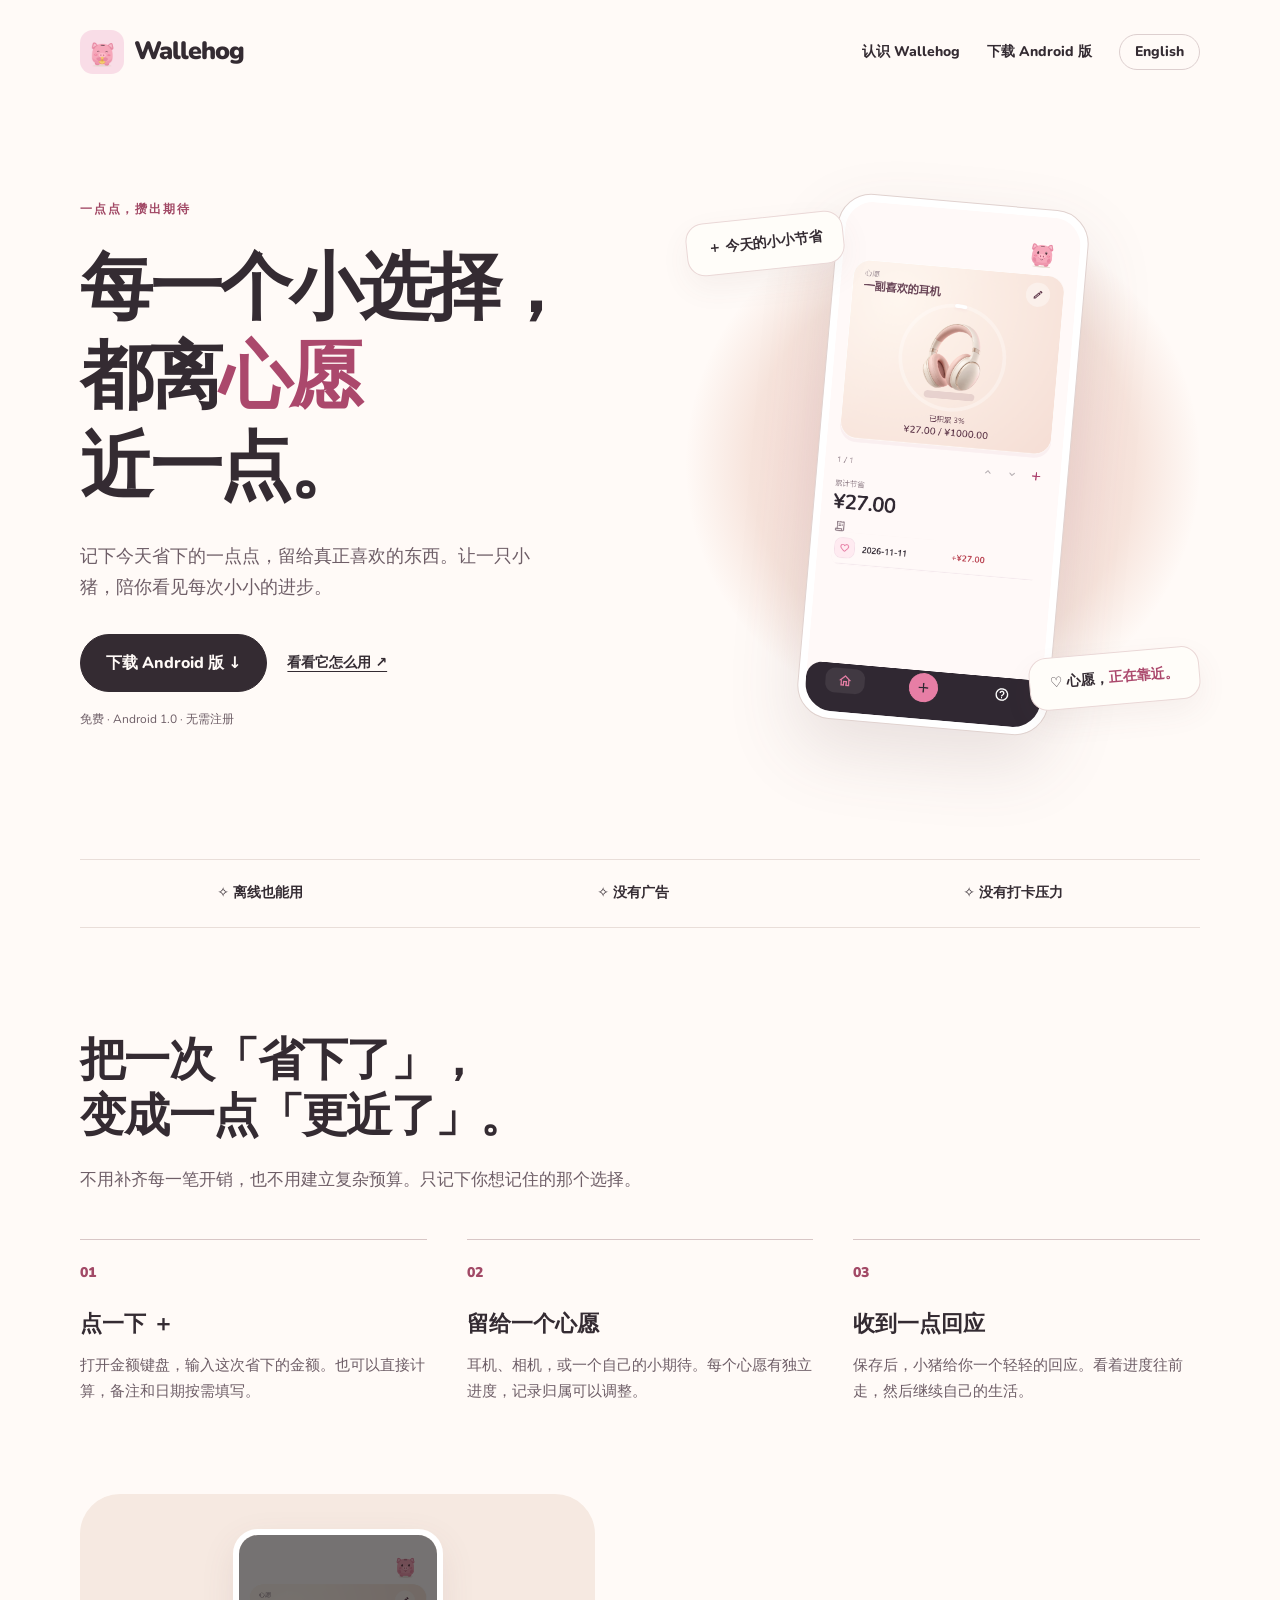
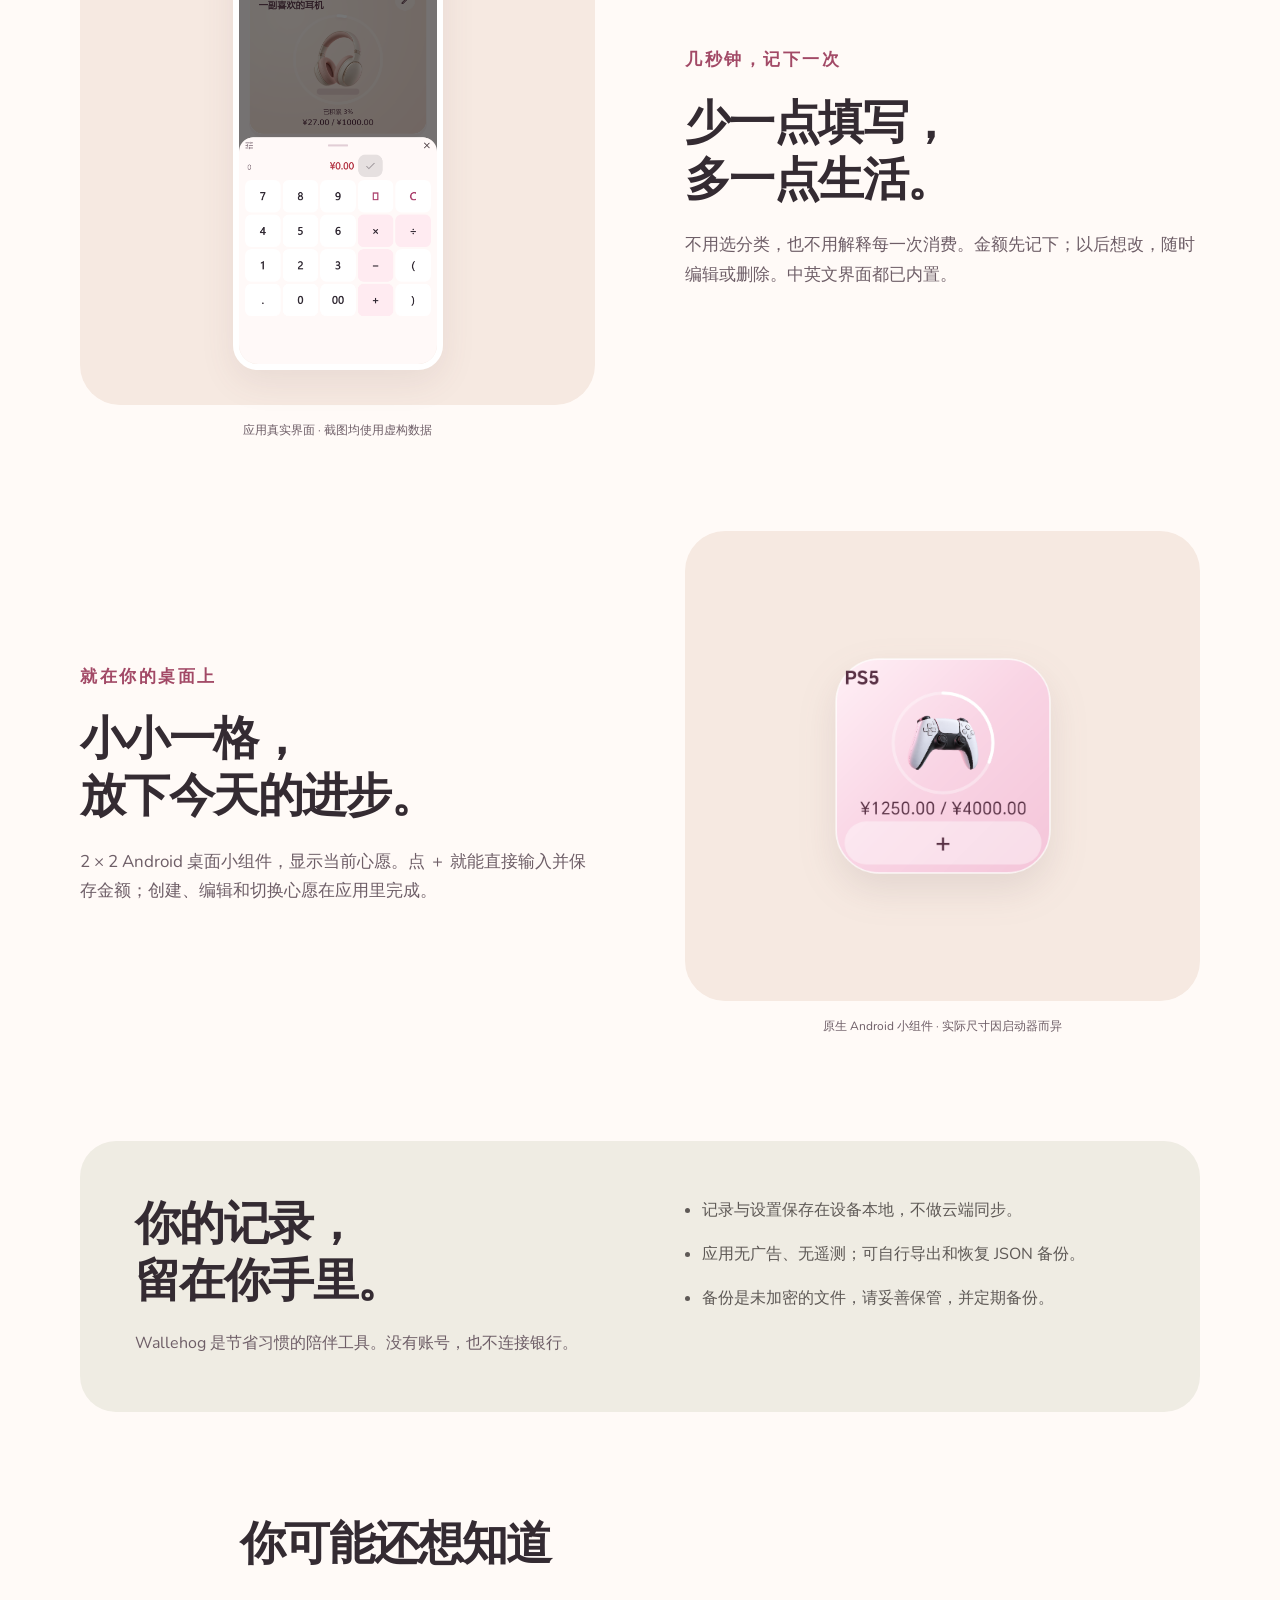
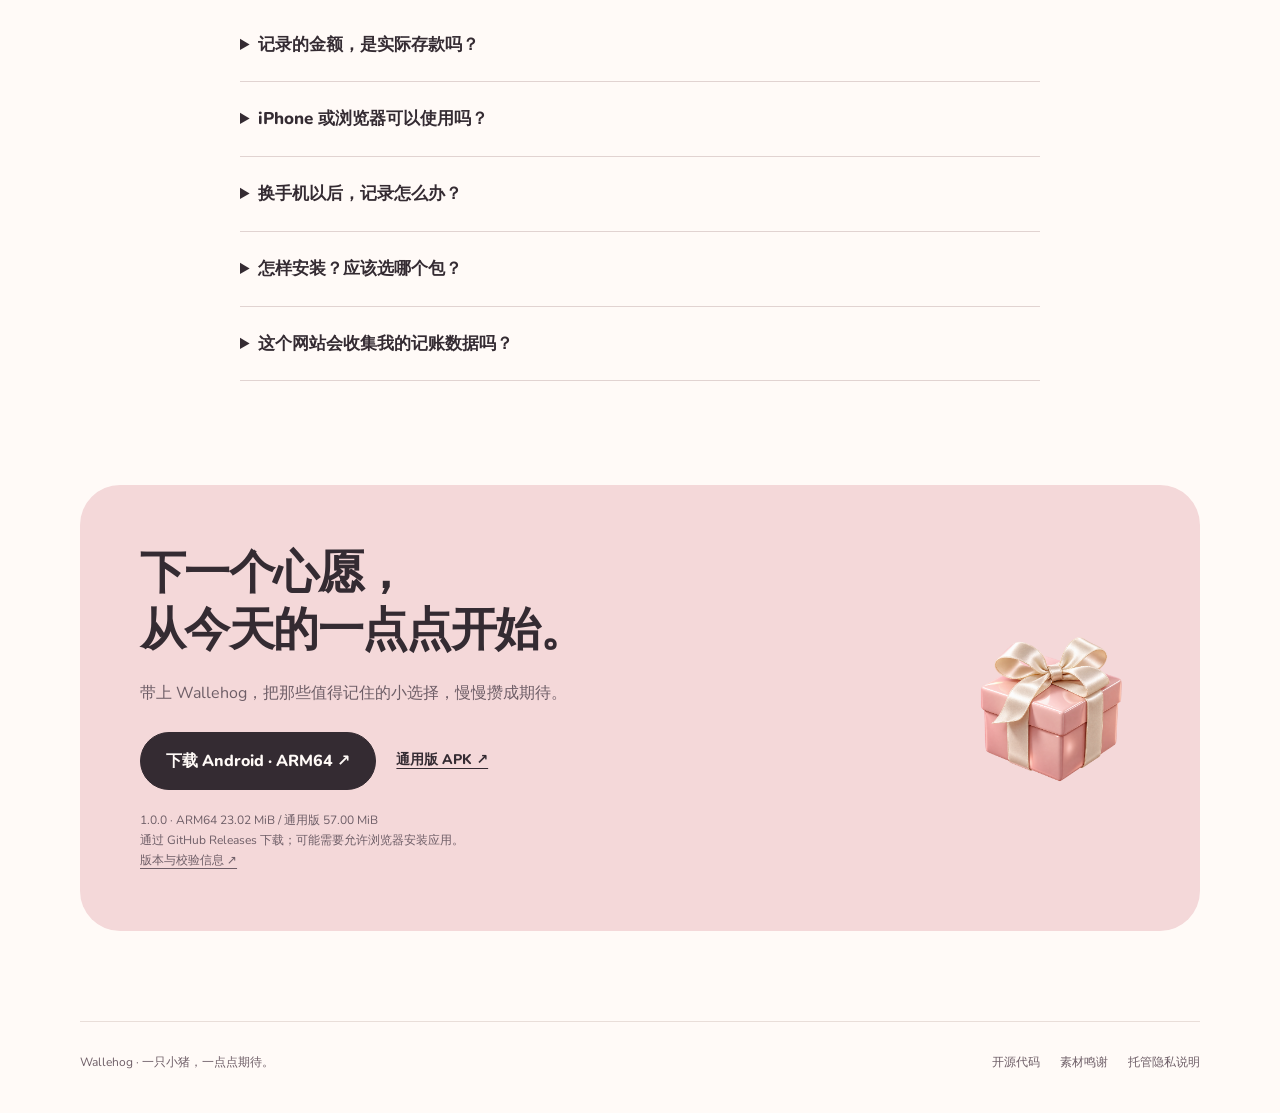
==== website/index.html @ 75f1a63f "feat(website): add bilingual product landing page" ====
<!doctype html>
<html lang="zh-CN"><head><meta charset="utf-8"><meta name="viewport" content="width=device-width,initial-scale=1"><title>Wallehog · 每一个小选择，都离心愿近一点</title><meta name="description" content="Wallehog 是一款离线 Android 节省记录应用。几秒记下一次小小的节省，和粉色小猪一起，看心愿慢慢靠近。"><meta name="theme-color" content="#fffaf7"><meta property="og:title" content="Wallehog · 每一个小选择，都离心愿近一点"><meta property="og:description" content="Wallehog 是一款离线 Android 节省记录应用。几秒记下一次小小的节省，和粉色小猪一起，看心愿慢慢靠近。"><meta property="og:type" content="website"><meta property="og:image" content="https://naclarb.github.io/Wallehog/assets/home.png"><link rel="alternate" hreflang="zh-CN" href="https://naclarb.github.io/Wallehog/"><link rel="alternate" hreflang="en" href="https://naclarb.github.io/Wallehog/en/"><link rel="icon" href="assets/icon.png"><link rel="stylesheet" href="styles.css"></head>
<body><a class="skip" href="#main">跳到正文</a><div class="wrap"><header><a class="brand" href="./"><img src="assets/icon.png" alt="" class="" width="44" height="44">Wallehog</a><nav aria-label="主导航"><a class="desktop" href="#features">认识 Wallehog</a><a class="desktop" href="#download">下载 Android 版</a><a class="lang" href="en/" lang="en">English</a></nav></header><main id="main"><section class="hero"><div><p class="eyebrow">一点点，攒出期待</p><h1>每一个小选择，<br>都离<em>心愿</em><br>近一点。</h1><p class="lead">记下今天省下的一点点，留给真正喜欢的东西。让一只小猪，陪你看见每次小小的进步。</p><div class="actions"><a class="button" href="#download">下载 Android 版 ↓</a><a class="text-link" href="#features">看看它怎么用 ↗</a></div><p class="fine">免费 · Android 1.0 · 无需注册</p></div><div class="hero-art"><div class="halo" aria-hidden="true"></div><div class="label label-top">＋ 今天的小小节省</div><div class="phone"><img src="assets/home.png" alt="Wallehog 首页：耳机心愿、节省进度与最近记录" class="" width="780" height="1688" fetchpriority="high"></div><div class="label label-bottom">♡ 心愿，<span>正在靠近。</span></div></div></section><div class="principles"><span>✧ 离线也能用</span><span>✧ 没有广告</span><span>✧ 没有打卡压力</span></div><section class="section" id="features"><div class="section-head"><h2>把一次「省下了」，<br>变成一点「更近了」。</h2><p>不用补齐每一笔开销，也不用建立复杂预算。只记下你想记住的那个选择。</p></div><div class="steps"><article class="step"><span class="number">01</span><h3>点一下 ＋</h3><p>打开金额键盘，输入这次省下的金额。也可以直接计算，备注和日期按需填写。</p></article><article class="step"><span class="number">02</span><h3>留给一个心愿</h3><p>耳机、相机，或一个自己的小期待。每个心愿有独立进度，记录归属可以调整。</p></article><article class="step"><span class="number">03</span><h3>收到一点回应</h3><p>保存后，小猪给你一个轻轻的回应。看着进度往前走，然后继续自己的生活。</p></article></div><div class="feature"><div><div class="image-panel"><img src="assets/calculator.png" alt="Wallehog 金额录入键盘" class="entry-img" loading="lazy" width="780" height="1688"></div><p class="caption">应用真实界面 · 截图均使用虚构数据</p></div><div class="feature-copy"><p class="eyebrow">几秒钟，记下一次</p><h2>少一点填写，<br>多一点生活。</h2><p>不用选分类，也不用解释每一次消费。金额先记下；以后想改，随时编辑或删除。中英文界面都已内置。</p></div></div><div class="feature"><div class="feature-copy"><p class="eyebrow">就在你的桌面上</p><h2>小小一格，<br>放下今天的进步。</h2><p>2 × 2 Android 桌面小组件，显示当前心愿。点 ＋ 就能直接输入并保存金额；创建、编辑和切换心愿在应用里完成。</p></div><div><div class="image-panel"><img src="assets/widget.png" alt="Wallehog Android 桌面小组件" class="widget-img" loading="lazy"></div><p class="caption">原生 Android 小组件 · 实际尺寸因启动器而异</p></div></div></section><section class="privacy"><div><h2>你的记录，<br>留在你手里。</h2><p>Wallehog 是节省习惯的陪伴工具。没有账号，也不连接银行。</p></div><ul><li>记录与设置保存在设备本地，不做云端同步。</li><li>应用无广告、无遥测；可自行导出和恢复 JSON 备份。</li><li>备份是未加密的文件，请妥善保管，并定期备份。</li></ul></section><section class="section faq"><h2>你可能还想知道</h2><details><summary>记录的金额，是实际存款吗？</summary><p>不是。这是你自行记录的节省金额，不代表银行余额、真实入账或可支配资金。心愿进度是一种鼓励，也不表示你已经能负担某次购买。</p></details><details><summary>iPhone 或浏览器可以使用吗？</summary><p>当前发布的是 Android 应用。这是产品介绍与下载网站，不是网页版应用；目前没有 iOS 或网页版本。</p></details><details><summary>换手机以后，记录怎么办？</summary><p>先在旧设备的帮助页面导出 JSON 备份，妥善保存并核验，再在新设备导入。没有账号与自动同步，清除应用数据或卸载前请先备份。</p></details><details><summary>怎样安装？应该选哪个包？</summary><p>点击下方按钮，从 GitHub Releases 下载 APK 后按 Android 系统提示安装。大多数较新的 Android 手机可选 ARM64（23.02 MiB）；不确定架构或需要 ARM/x86_64 时可选通用版（57.00 MiB）。两个包功能相同。</p></details><details><summary>这个网站会收集我的记账数据吗？</summary><p>网站不提供记录录入，也没有添加统计脚本、广告、Cookie 或第三方字体请求。网站由 GitHub Pages 托管，GitHub 会为安全目的记录访问者 IP；应用内的记录不会因此上传到网站。</p></details></section><section class="bottom-space" id="download"><div class="download"><div><h2>下一个心愿，<br>从今天的一点点开始。</h2><p>带上 Wallehog，把那些值得记住的小选择，慢慢攒成期待。</p><div class="actions"><a class="button" href="https://github.com/Naclarb/Wallehog/releases/latest/download/Wallehog-Android-arm64.apk">下载 Android · ARM64 ↗</a><a class="text-link" href="https://github.com/Naclarb/Wallehog/releases/latest/download/Wallehog-Android.apk">通用版 APK ↗</a></div><p class="fine">1.0.0 · ARM64 23.02 MiB / 通用版 57.00 MiB<br>通过 GitHub Releases 下载；可能需要允许浏览器安装应用。<br><a href="https://github.com/Naclarb/Wallehog/releases/tag/v1.0.0">版本与校验信息 ↗</a></p></div><img src="assets/gift.png" alt="" class="" loading="lazy"></div></section></main><footer><span>Wallehog · 一只小猪，一点点期待。</span><div><a href="https://github.com/Naclarb/Wallehog">开源代码</a><a href="https://github.com/Naclarb/Wallehog/blob/main/docs/public/CREDITS.zh-CN.md">素材鸣谢</a><a href="https://docs.github.com/en/site-policy/privacy-policies/github-privacy-statement">托管隐私说明</a></div></footer></div></body></html>
---- website/styles.css ----
@font-face{font-family:Nunito;src:url("assets/Nunito.ttf") format("truetype");font-display:swap}
*{box-sizing:border-box}
html{scroll-behavior:smooth;scroll-padding-top:28px}
body{margin:0;background:#fffaf7;color:#342b32;font-family:Nunito,"Microsoft YaHei",system-ui,sans-serif;line-height:1.75}
a{color:inherit;text-underline-offset:4px}
a:focus-visible,summary:focus-visible{outline:3px solid #9b365c;outline-offset:6px}
img{display:block;max-width:100%;height:auto}
h1,h2,h3,p{margin:0}
h1,h2,h3{line-height:1.23}
h1{font-size:clamp(42px,5.7vw,76px);letter-spacing:-.045em;font-weight:800}
h2{font-size:clamp(30px,4vw,46px);letter-spacing:-.035em}
h3{font-size:22px}
p{color:#6e5e67}
.wrap{width:min(1120px,calc(100% - 64px));margin:auto}
.skip{position:absolute;left:16px;top:-80px;background:white;padding:10px;z-index:9}
.skip:focus{top:12px}
header{height:104px;display:flex;align-items:center;justify-content:space-between;gap:20px}
.brand{display:flex;align-items:center;gap:10px;font-size:25px;font-weight:900;text-decoration:none;letter-spacing:-1px}
.brand img{width:44px;height:44px;border-radius:13px}
nav{display:flex;gap:27px;align-items:center;font-size:14px;font-weight:800}
nav a{text-decoration:none}
.lang{border:1px solid #ddcfcf;border-radius:30px;padding:5px 15px}
.hero{display:grid;grid-template-columns:1.1fr 1fr;align-items:center;gap:40px;padding:55px 0 90px}
.eyebrow{font-size:12px;font-weight:900;letter-spacing:.15em;color:#a24966;margin-bottom:24px;text-transform:uppercase}
.hero h1 em{font-style:normal;color:#ab486c}
.lead{font-size:18px;max-width:470px;margin:28px 0 30px}
.actions{display:flex;align-items:center;gap:20px;flex-wrap:wrap}
.button{display:inline-flex;align-items:center;justify-content:center;text-decoration:none;background:#342b32;color:#fffaf7;border:1px solid #342b32;padding:14px 25px;border-radius:100px;font-weight:800;transition:transform .2s,background .2s}
.button:hover{background:#5f3e50;transform:translateY(-2px)}
.text-link{font-size:14px;font-weight:800}
.fine{font-size:12px;line-height:1.7}
.hero .fine{margin-top:17px}
.hero-art{position:relative;min-height:610px;display:flex;justify-content:center;align-items:center}
.halo{position:absolute;width:100%;aspect-ratio:1;border-radius:50%;background:radial-gradient(circle,#f3cfcd 0%,#f7e4dc 53%,#fffaf7 71%)}
.phone{position:relative;width:252px;padding:7px;border:1px solid #e0d2cf;border-radius:34px;background:#fff;box-shadow:0 30px 70px #684c5625;transform:rotate(5deg)}
.phone img{border-radius:28px}
.label{position:absolute;z-index:1;background:#fffdf9;border:1px solid #ead8d7;padding:13px 20px;border-radius:18px;box-shadow:0 12px 30px #684c5610;font-size:14px;font-weight:800}
.label-top{top:58px;left:0;transform:rotate(-6deg)}
.label-bottom{bottom:65px;right:0;transform:rotate(-5deg)}
.label span{color:#ab486c}
.principles{border-top:1px solid #e9ded9;border-bottom:1px solid #e9ded9;display:flex;justify-content:space-around;gap:20px;padding:21px 0;font-size:14px;font-weight:800;flex-wrap:wrap}
.section{padding:104px 0}
.section-head{max-width:600px;margin-bottom:45px}
.section-head p{margin-top:20px;font-size:17px}
.steps{display:grid;grid-template-columns:repeat(3,1fr);gap:40px}
.step{border-top:1px solid #d8c6c6;padding-top:21px}
.number{display:block;color:#a24966;font-size:14px;margin-bottom:25px;font-weight:900}
.step p{margin-top:14px;font-size:15px}
.feature{display:grid;grid-template-columns:1fr 1fr;align-items:center;gap:90px;margin-top:90px}
.feature-copy p{margin-top:22px;font-size:17px}
.feature-copy .eyebrow{margin:0 0 20px}
.image-panel{background:#f6e9e1;border-radius:40px;min-height:470px;display:flex;align-items:center;justify-content:center;padding:35px;position:relative}
.entry-img{width:210px;border:6px solid #fff;border-radius:25px;box-shadow:0 12px 35px #684c5618}
.widget-img{width:240px;filter:drop-shadow(0 16px 18px #684c5620)}
.caption{font-size:12px;text-align:center;margin-top:15px}
.privacy{display:grid;grid-template-columns:1fr 1fr;gap:80px;background:#efece3;border-radius:36px;padding:55px}
.privacy p{margin-top:20px}
.privacy ul{margin:0;padding-left:22px;color:#5e5956}
.privacy li+li{margin-top:16px}
.faq{max-width:800px;margin:auto}
.faq h2{margin-bottom:35px}
details{border-bottom:1px solid #e1d3d1;padding:22px 0}
summary{cursor:pointer;font-size:17px;font-weight:800}
details p{margin-top:15px;font-size:15px}
.download{background:#f4d8d9;border-radius:40px;padding:60px;display:grid;grid-template-columns:1fr auto;align-items:center;gap:30px;position:relative}
.download p{margin:20px 0 25px;max-width:540px}
.download img{width:180px}
.download .fine{margin-bottom:0}
footer{border-top:1px solid #e9ded9;padding:30px 0 40px;display:flex;justify-content:space-between;gap:24px;font-size:12px;color:#6e5e67}
footer div{display:flex;gap:20px;flex-wrap:wrap}
footer a{text-decoration:none}
.bottom-space{padding-bottom:90px}
@media(max-width:850px){.wrap{width:calc(100% - 40px)}
nav{gap:16px}
.hero{gap:20px}
.hero-art{min-height:520px}
.phone{width:220px}
.label{font-size:12px;padding:10px 13px}
.label-top{top:24px}
.label-bottom{bottom:26px}
.feature{gap:40px}
.privacy{gap:35px;padding:35px}
.download{padding:40px}
.download img{width:130px}
}
@media(max-width:620px){header{height:85px}
.brand{font-size:22px}
.brand img{width:36px;height:36px}
nav .desktop{display:none}
nav{gap:12px}
.hero{grid-template-columns:1fr;padding:35px 0 45px;gap:30px}
.hero-art{min-height:535px;max-width:370px;width:100%;margin:auto}
.phone{width:226px}
.label-top{top:25px;left:0}
.label-bottom{bottom:30px;right:0}
.lead{font-size:17px;margin:23px 0}
.eyebrow{margin-bottom:20px}
.principles{font-size:12px;gap:12px}
.section{padding:65px 0}
.steps{grid-template-columns:1fr;gap:30px}
.number{margin-bottom:12px}
.feature{grid-template-columns:1fr;gap:30px;margin-top:60px}
.feature-copy{order:-1}
.image-panel{min-height:370px;border-radius:28px;padding:25px}
.entry-img{width:180px}
.privacy{grid-template-columns:1fr;gap:25px;padding:30px;border-radius:28px}
.download{grid-template-columns:1fr;padding:32px;border-radius:28px}
.download img{display:none}
.download .actions{gap:15px}
.download .button{width:100%;font-size:14px}
footer{flex-direction:column}
.bottom-space{padding-bottom:60px}
}
@media(prefers-reduced-motion:reduce){html{scroll-behavior:auto}
.button{transition:none}
.button:hover{transform:none}
}
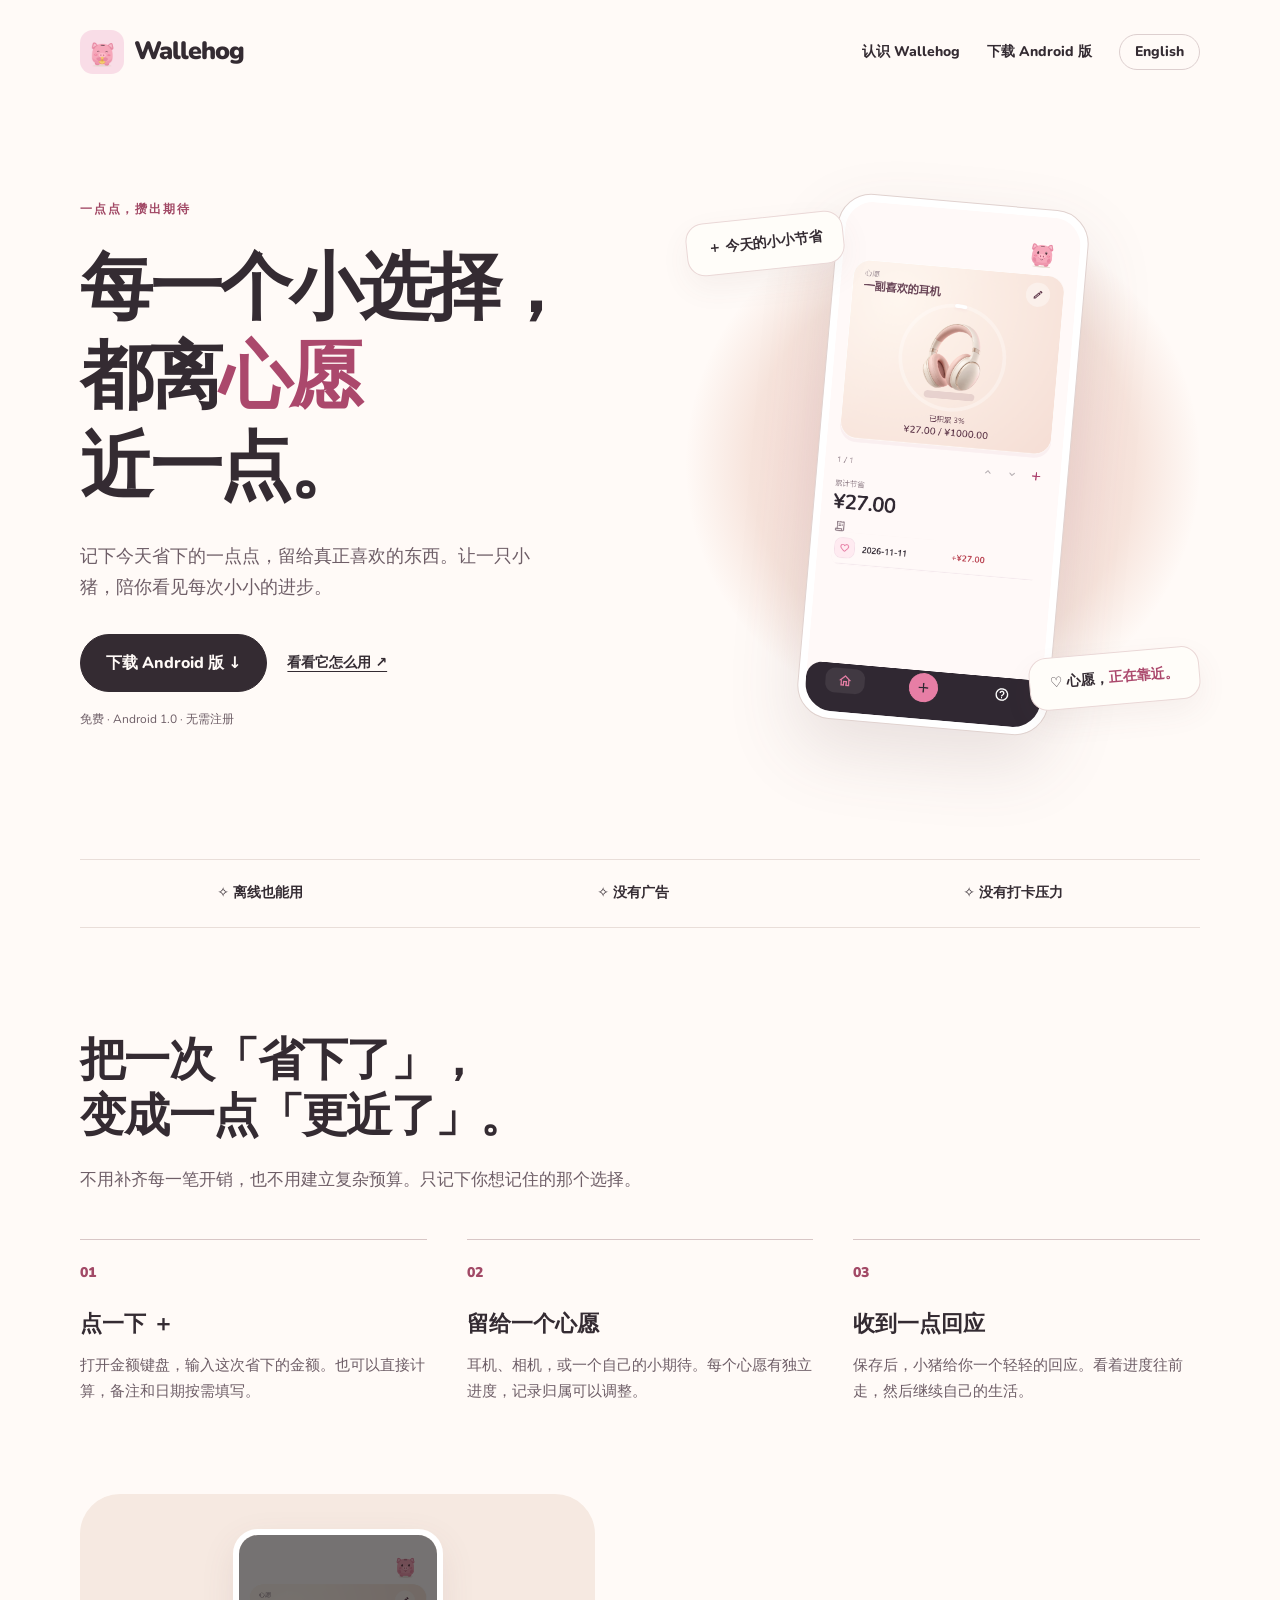
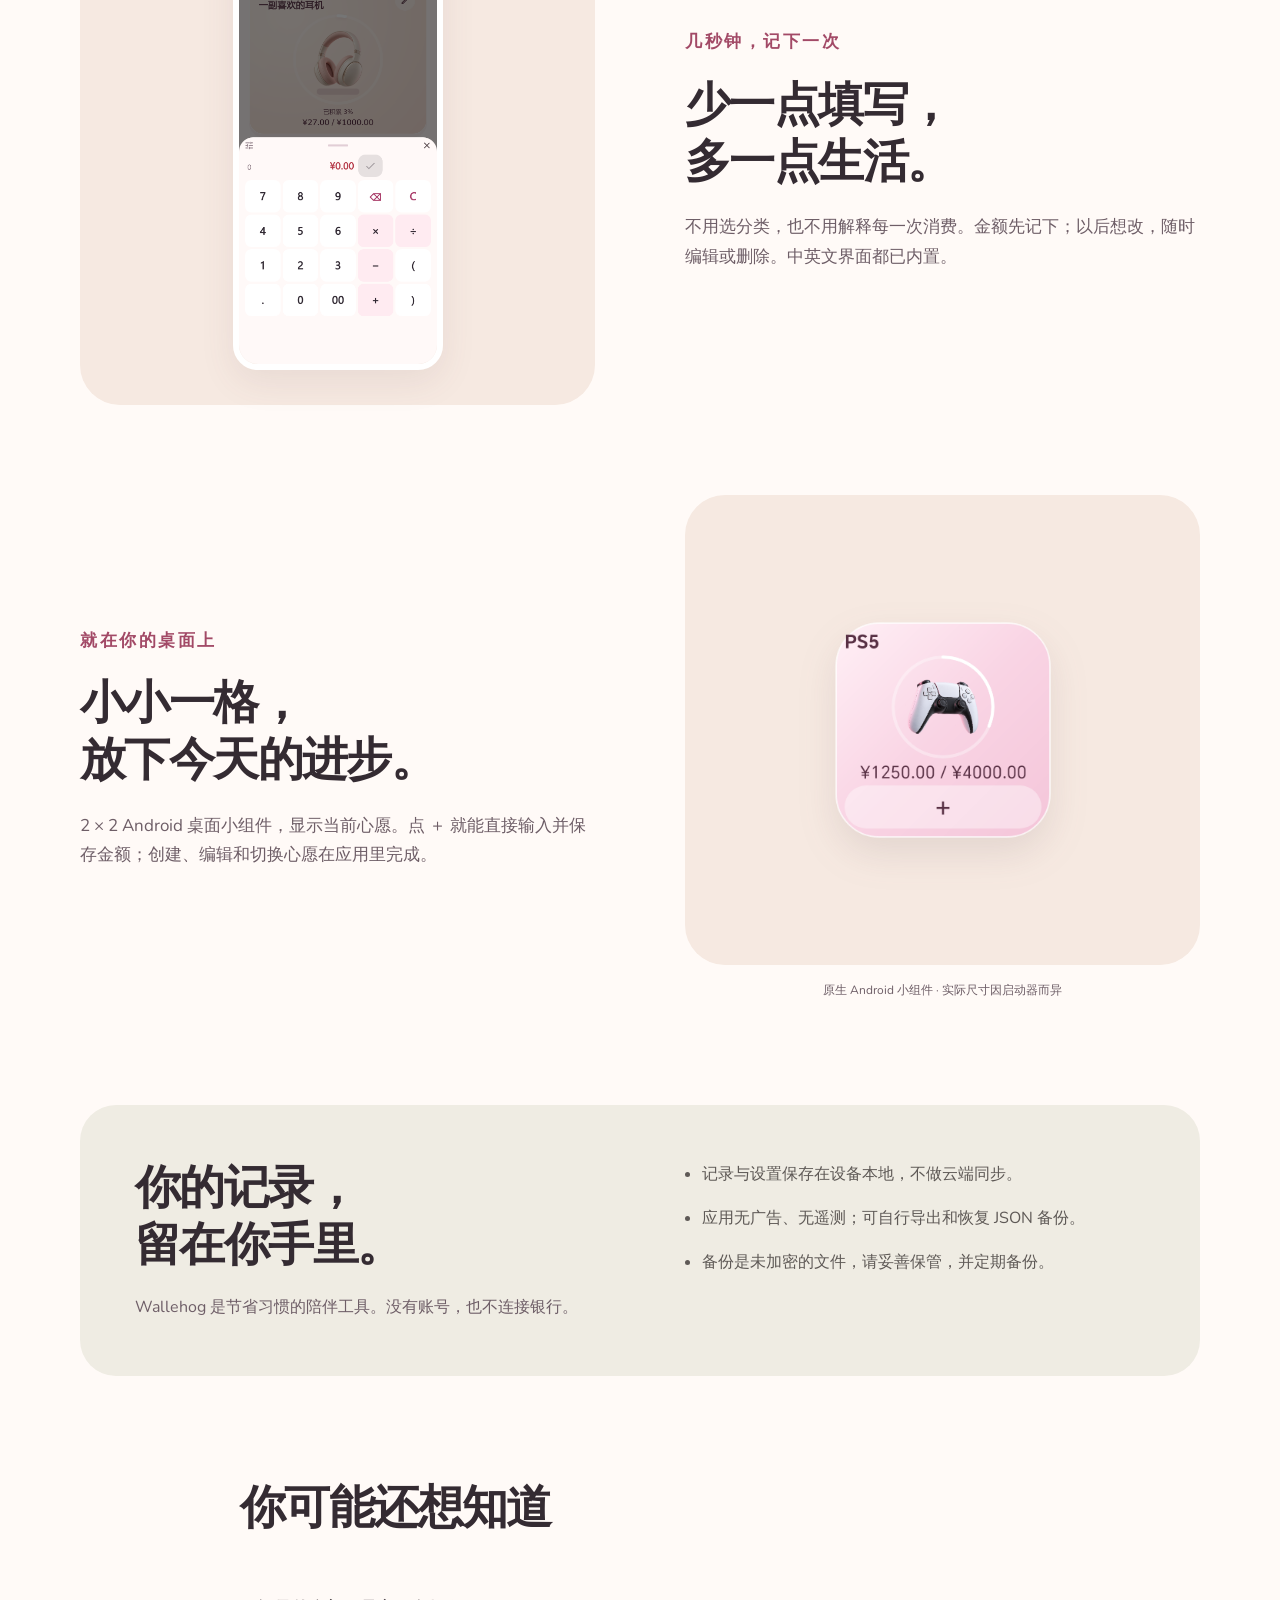
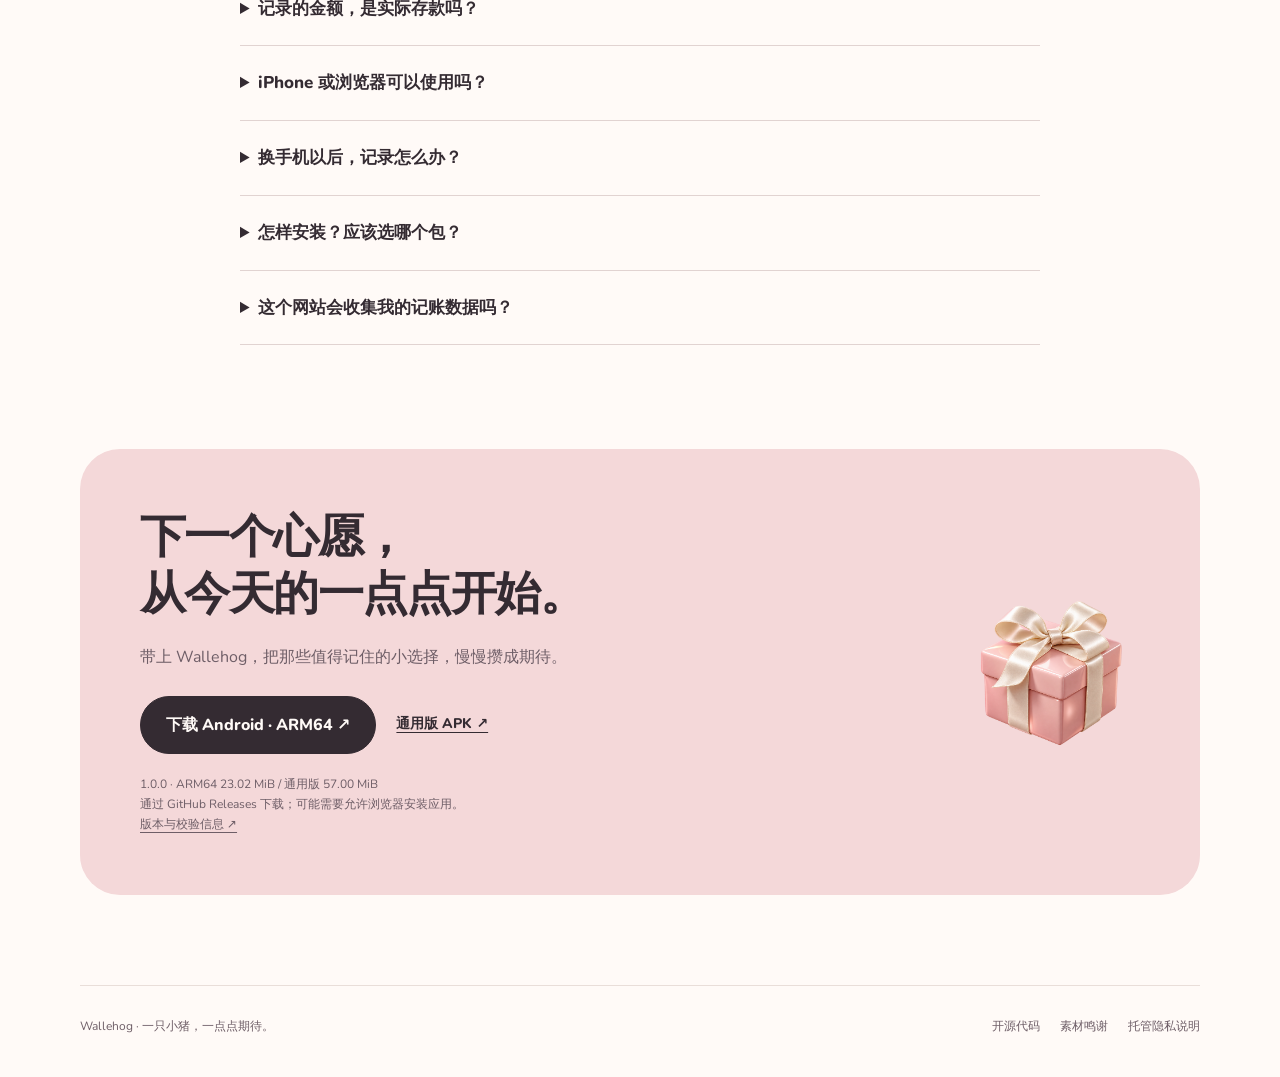
==== commit d3b3e6c4: "fix(website): correct backspace preview and remove caption" ====
--- a/website/index.html
+++ b/website/index.html
@@ -1,3 +1,3 @@
 <!doctype html>
 <html lang="zh-CN"><head><meta charset="utf-8"><meta name="viewport" content="width=device-width,initial-scale=1"><title>Wallehog · 每一个小选择，都离心愿近一点</title><meta name="description" content="Wallehog 是一款离线 Android 节省记录应用。几秒记下一次小小的节省，和粉色小猪一起，看心愿慢慢靠近。"><meta name="theme-color" content="#fffaf7"><meta property="og:title" content="Wallehog · 每一个小选择，都离心愿近一点"><meta property="og:description" content="Wallehog 是一款离线 Android 节省记录应用。几秒记下一次小小的节省，和粉色小猪一起，看心愿慢慢靠近。"><meta property="og:type" content="website"><meta property="og:image" content="https://naclarb.github.io/Wallehog/assets/home.png"><link rel="alternate" hreflang="zh-CN" href="https://naclarb.github.io/Wallehog/"><link rel="alternate" hreflang="en" href="https://naclarb.github.io/Wallehog/en/"><link rel="icon" href="assets/icon.png"><link rel="stylesheet" href="styles.css"></head>
-<body><a class="skip" href="#main">跳到正文</a><div class="wrap"><header><a class="brand" href="./"><img src="assets/icon.png" alt="" class="" width="44" height="44">Wallehog</a><nav aria-label="主导航"><a class="desktop" href="#features">认识 Wallehog</a><a class="desktop" href="#download">下载 Android 版</a><a class="lang" href="en/" lang="en">English</a></nav></header><main id="main"><section class="hero"><div><p class="eyebrow">一点点，攒出期待</p><h1>每一个小选择，<br>都离<em>心愿</em><br>近一点。</h1><p class="lead">记下今天省下的一点点，留给真正喜欢的东西。让一只小猪，陪你看见每次小小的进步。</p><div class="actions"><a class="button" href="#download">下载 Android 版 ↓</a><a class="text-link" href="#features">看看它怎么用 ↗</a></div><p class="fine">免费 · Android 1.0 · 无需注册</p></div><div class="hero-art"><div class="halo" aria-hidden="true"></div><div class="label label-top">＋ 今天的小小节省</div><div class="phone"><img src="assets/home.png" alt="Wallehog 首页：耳机心愿、节省进度与最近记录" class="" width="780" height="1688" fetchpriority="high"></div><div class="label label-bottom">♡ 心愿，<span>正在靠近。</span></div></div></section><div class="principles"><span>✧ 离线也能用</span><span>✧ 没有广告</span><span>✧ 没有打卡压力</span></div><section class="section" id="features"><div class="section-head"><h2>把一次「省下了」，<br>变成一点「更近了」。</h2><p>不用补齐每一笔开销，也不用建立复杂预算。只记下你想记住的那个选择。</p></div><div class="steps"><article class="step"><span class="number">01</span><h3>点一下 ＋</h3><p>打开金额键盘，输入这次省下的金额。也可以直接计算，备注和日期按需填写。</p></article><article class="step"><span class="number">02</span><h3>留给一个心愿</h3><p>耳机、相机，或一个自己的小期待。每个心愿有独立进度，记录归属可以调整。</p></article><article class="step"><span class="number">03</span><h3>收到一点回应</h3><p>保存后，小猪给你一个轻轻的回应。看着进度往前走，然后继续自己的生活。</p></article></div><div class="feature"><div><div class="image-panel"><img src="assets/calculator.png" alt="Wallehog 金额录入键盘" class="entry-img" loading="lazy" width="780" height="1688"></div><p class="caption">应用真实界面 · 截图均使用虚构数据</p></div><div class="feature-copy"><p class="eyebrow">几秒钟，记下一次</p><h2>少一点填写，<br>多一点生活。</h2><p>不用选分类，也不用解释每一次消费。金额先记下；以后想改，随时编辑或删除。中英文界面都已内置。</p></div></div><div class="feature"><div class="feature-copy"><p class="eyebrow">就在你的桌面上</p><h2>小小一格，<br>放下今天的进步。</h2><p>2 × 2 Android 桌面小组件，显示当前心愿。点 ＋ 就能直接输入并保存金额；创建、编辑和切换心愿在应用里完成。</p></div><div><div class="image-panel"><img src="assets/widget.png" alt="Wallehog Android 桌面小组件" class="widget-img" loading="lazy"></div><p class="caption">原生 Android 小组件 · 实际尺寸因启动器而异</p></div></div></section><section class="privacy"><div><h2>你的记录，<br>留在你手里。</h2><p>Wallehog 是节省习惯的陪伴工具。没有账号，也不连接银行。</p></div><ul><li>记录与设置保存在设备本地，不做云端同步。</li><li>应用无广告、无遥测；可自行导出和恢复 JSON 备份。</li><li>备份是未加密的文件，请妥善保管，并定期备份。</li></ul></section><section class="section faq"><h2>你可能还想知道</h2><details><summary>记录的金额，是实际存款吗？</summary><p>不是。这是你自行记录的节省金额，不代表银行余额、真实入账或可支配资金。心愿进度是一种鼓励，也不表示你已经能负担某次购买。</p></details><details><summary>iPhone 或浏览器可以使用吗？</summary><p>当前发布的是 Android 应用。这是产品介绍与下载网站，不是网页版应用；目前没有 iOS 或网页版本。</p></details><details><summary>换手机以后，记录怎么办？</summary><p>先在旧设备的帮助页面导出 JSON 备份，妥善保存并核验，再在新设备导入。没有账号与自动同步，清除应用数据或卸载前请先备份。</p></details><details><summary>怎样安装？应该选哪个包？</summary><p>点击下方按钮，从 GitHub Releases 下载 APK 后按 Android 系统提示安装。大多数较新的 Android 手机可选 ARM64（23.02 MiB）；不确定架构或需要 ARM/x86_64 时可选通用版（57.00 MiB）。两个包功能相同。</p></details><details><summary>这个网站会收集我的记账数据吗？</summary><p>网站不提供记录录入，也没有添加统计脚本、广告、Cookie 或第三方字体请求。网站由 GitHub Pages 托管，GitHub 会为安全目的记录访问者 IP；应用内的记录不会因此上传到网站。</p></details></section><section class="bottom-space" id="download"><div class="download"><div><h2>下一个心愿，<br>从今天的一点点开始。</h2><p>带上 Wallehog，把那些值得记住的小选择，慢慢攒成期待。</p><div class="actions"><a class="button" href="https://github.com/Naclarb/Wallehog/releases/latest/download/Wallehog-Android-arm64.apk">下载 Android · ARM64 ↗</a><a class="text-link" href="https://github.com/Naclarb/Wallehog/releases/latest/download/Wallehog-Android.apk">通用版 APK ↗</a></div><p class="fine">1.0.0 · ARM64 23.02 MiB / 通用版 57.00 MiB<br>通过 GitHub Releases 下载；可能需要允许浏览器安装应用。<br><a href="https://github.com/Naclarb/Wallehog/releases/tag/v1.0.0">版本与校验信息 ↗</a></p></div><img src="assets/gift.png" alt="" class="" loading="lazy"></div></section></main><footer><span>Wallehog · 一只小猪，一点点期待。</span><div><a href="https://github.com/Naclarb/Wallehog">开源代码</a><a href="https://github.com/Naclarb/Wallehog/blob/main/docs/public/CREDITS.zh-CN.md">素材鸣谢</a><a href="https://docs.github.com/en/site-policy/privacy-policies/github-privacy-statement">托管隐私说明</a></div></footer></div></body></html>+<body><a class="skip" href="#main">跳到正文</a><div class="wrap"><header><a class="brand" href="./"><img src="assets/icon.png" alt="" class="" width="44" height="44">Wallehog</a><nav aria-label="主导航"><a class="desktop" href="#features">认识 Wallehog</a><a class="desktop" href="#download">下载 Android 版</a><a class="lang" href="en/" lang="en">English</a></nav></header><main id="main"><section class="hero"><div><p class="eyebrow">一点点，攒出期待</p><h1>每一个小选择，<br>都离<em>心愿</em><br>近一点。</h1><p class="lead">记下今天省下的一点点，留给真正喜欢的东西。让一只小猪，陪你看见每次小小的进步。</p><div class="actions"><a class="button" href="#download">下载 Android 版 ↓</a><a class="text-link" href="#features">看看它怎么用 ↗</a></div><p class="fine">免费 · Android 1.0 · 无需注册</p></div><div class="hero-art"><div class="halo" aria-hidden="true"></div><div class="label label-top">＋ 今天的小小节省</div><div class="phone"><img src="assets/home.png" alt="Wallehog 首页：耳机心愿、节省进度与最近记录" class="" width="780" height="1688" fetchpriority="high"></div><div class="label label-bottom">♡ 心愿，<span>正在靠近。</span></div></div></section><div class="principles"><span>✧ 离线也能用</span><span>✧ 没有广告</span><span>✧ 没有打卡压力</span></div><section class="section" id="features"><div class="section-head"><h2>把一次「省下了」，<br>变成一点「更近了」。</h2><p>不用补齐每一笔开销，也不用建立复杂预算。只记下你想记住的那个选择。</p></div><div class="steps"><article class="step"><span class="number">01</span><h3>点一下 ＋</h3><p>打开金额键盘，输入这次省下的金额。也可以直接计算，备注和日期按需填写。</p></article><article class="step"><span class="number">02</span><h3>留给一个心愿</h3><p>耳机、相机，或一个自己的小期待。每个心愿有独立进度，记录归属可以调整。</p></article><article class="step"><span class="number">03</span><h3>收到一点回应</h3><p>保存后，小猪给你一个轻轻的回应。看着进度往前走，然后继续自己的生活。</p></article></div><div class="feature"><div><div class="image-panel"><img src="assets/calculator.png" alt="Wallehog 金额录入键盘" class="entry-img" loading="lazy" width="780" height="1688"></div></div><div class="feature-copy"><p class="eyebrow">几秒钟，记下一次</p><h2>少一点填写，<br>多一点生活。</h2><p>不用选分类，也不用解释每一次消费。金额先记下；以后想改，随时编辑或删除。中英文界面都已内置。</p></div></div><div class="feature"><div class="feature-copy"><p class="eyebrow">就在你的桌面上</p><h2>小小一格，<br>放下今天的进步。</h2><p>2 × 2 Android 桌面小组件，显示当前心愿。点 ＋ 就能直接输入并保存金额；创建、编辑和切换心愿在应用里完成。</p></div><div><div class="image-panel"><img src="assets/widget.png" alt="Wallehog Android 桌面小组件" class="widget-img" loading="lazy"></div><p class="caption">原生 Android 小组件 · 实际尺寸因启动器而异</p></div></div></section><section class="privacy"><div><h2>你的记录，<br>留在你手里。</h2><p>Wallehog 是节省习惯的陪伴工具。没有账号，也不连接银行。</p></div><ul><li>记录与设置保存在设备本地，不做云端同步。</li><li>应用无广告、无遥测；可自行导出和恢复 JSON 备份。</li><li>备份是未加密的文件，请妥善保管，并定期备份。</li></ul></section><section class="section faq"><h2>你可能还想知道</h2><details><summary>记录的金额，是实际存款吗？</summary><p>不是。这是你自行记录的节省金额，不代表银行余额、真实入账或可支配资金。心愿进度是一种鼓励，也不表示你已经能负担某次购买。</p></details><details><summary>iPhone 或浏览器可以使用吗？</summary><p>当前发布的是 Android 应用。这是产品介绍与下载网站，不是网页版应用；目前没有 iOS 或网页版本。</p></details><details><summary>换手机以后，记录怎么办？</summary><p>先在旧设备的帮助页面导出 JSON 备份，妥善保存并核验，再在新设备导入。没有账号与自动同步，清除应用数据或卸载前请先备份。</p></details><details><summary>怎样安装？应该选哪个包？</summary><p>点击下方按钮，从 GitHub Releases 下载 APK 后按 Android 系统提示安装。大多数较新的 Android 手机可选 ARM64（23.02 MiB）；不确定架构或需要 ARM/x86_64 时可选通用版（57.00 MiB）。两个包功能相同。</p></details><details><summary>这个网站会收集我的记账数据吗？</summary><p>网站不提供记录录入，也没有添加统计脚本、广告、Cookie 或第三方字体请求。网站由 GitHub Pages 托管，GitHub 会为安全目的记录访问者 IP；应用内的记录不会因此上传到网站。</p></details></section><section class="bottom-space" id="download"><div class="download"><div><h2>下一个心愿，<br>从今天的一点点开始。</h2><p>带上 Wallehog，把那些值得记住的小选择，慢慢攒成期待。</p><div class="actions"><a class="button" href="https://github.com/Naclarb/Wallehog/releases/latest/download/Wallehog-Android-arm64.apk">下载 Android · ARM64 ↗</a><a class="text-link" href="https://github.com/Naclarb/Wallehog/releases/latest/download/Wallehog-Android.apk">通用版 APK ↗</a></div><p class="fine">1.0.0 · ARM64 23.02 MiB / 通用版 57.00 MiB<br>通过 GitHub Releases 下载；可能需要允许浏览器安装应用。<br><a href="https://github.com/Naclarb/Wallehog/releases/tag/v1.0.0">版本与校验信息 ↗</a></p></div><img src="assets/gift.png" alt="" class="" loading="lazy"></div></section></main><footer><span>Wallehog · 一只小猪，一点点期待。</span><div><a href="https://github.com/Naclarb/Wallehog">开源代码</a><a href="https://github.com/Naclarb/Wallehog/blob/main/docs/public/CREDITS.zh-CN.md">素材鸣谢</a><a href="https://docs.github.com/en/site-policy/privacy-policies/github-privacy-statement">托管隐私说明</a></div></footer></div></body></html>
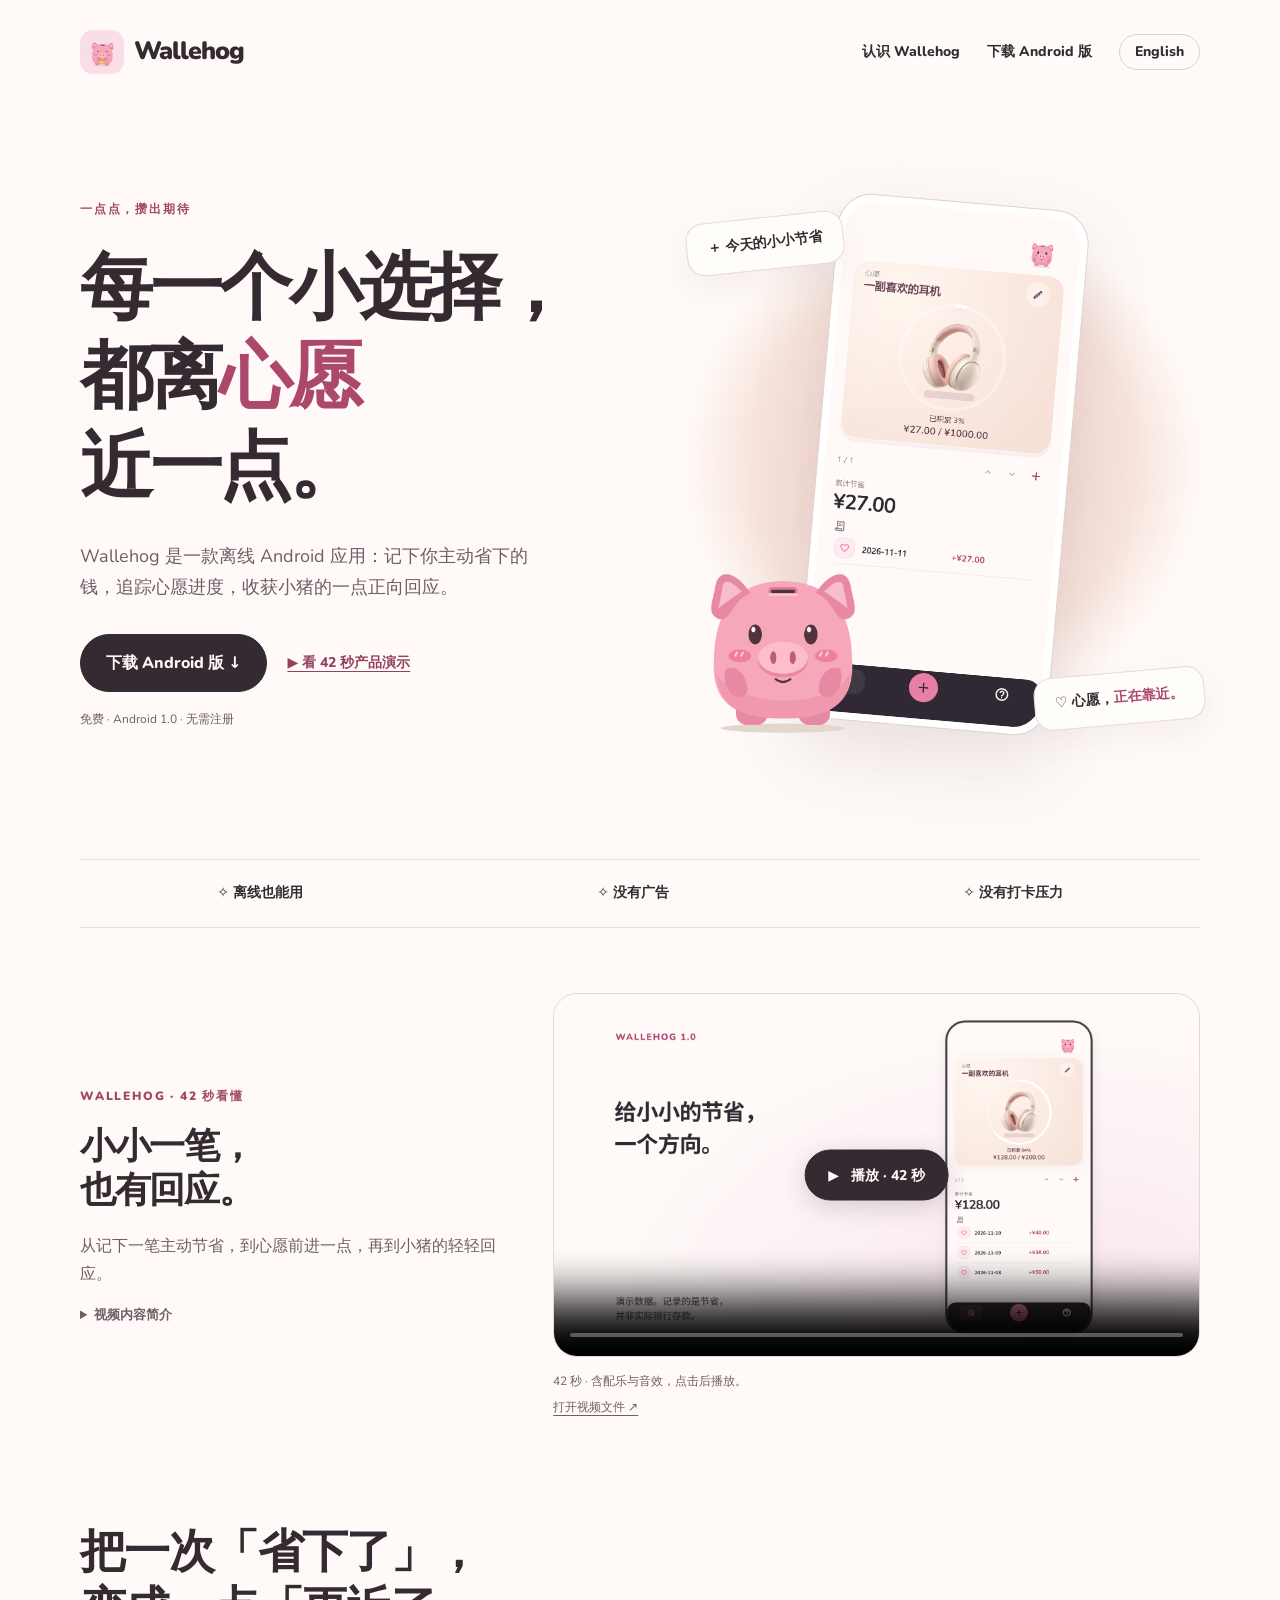
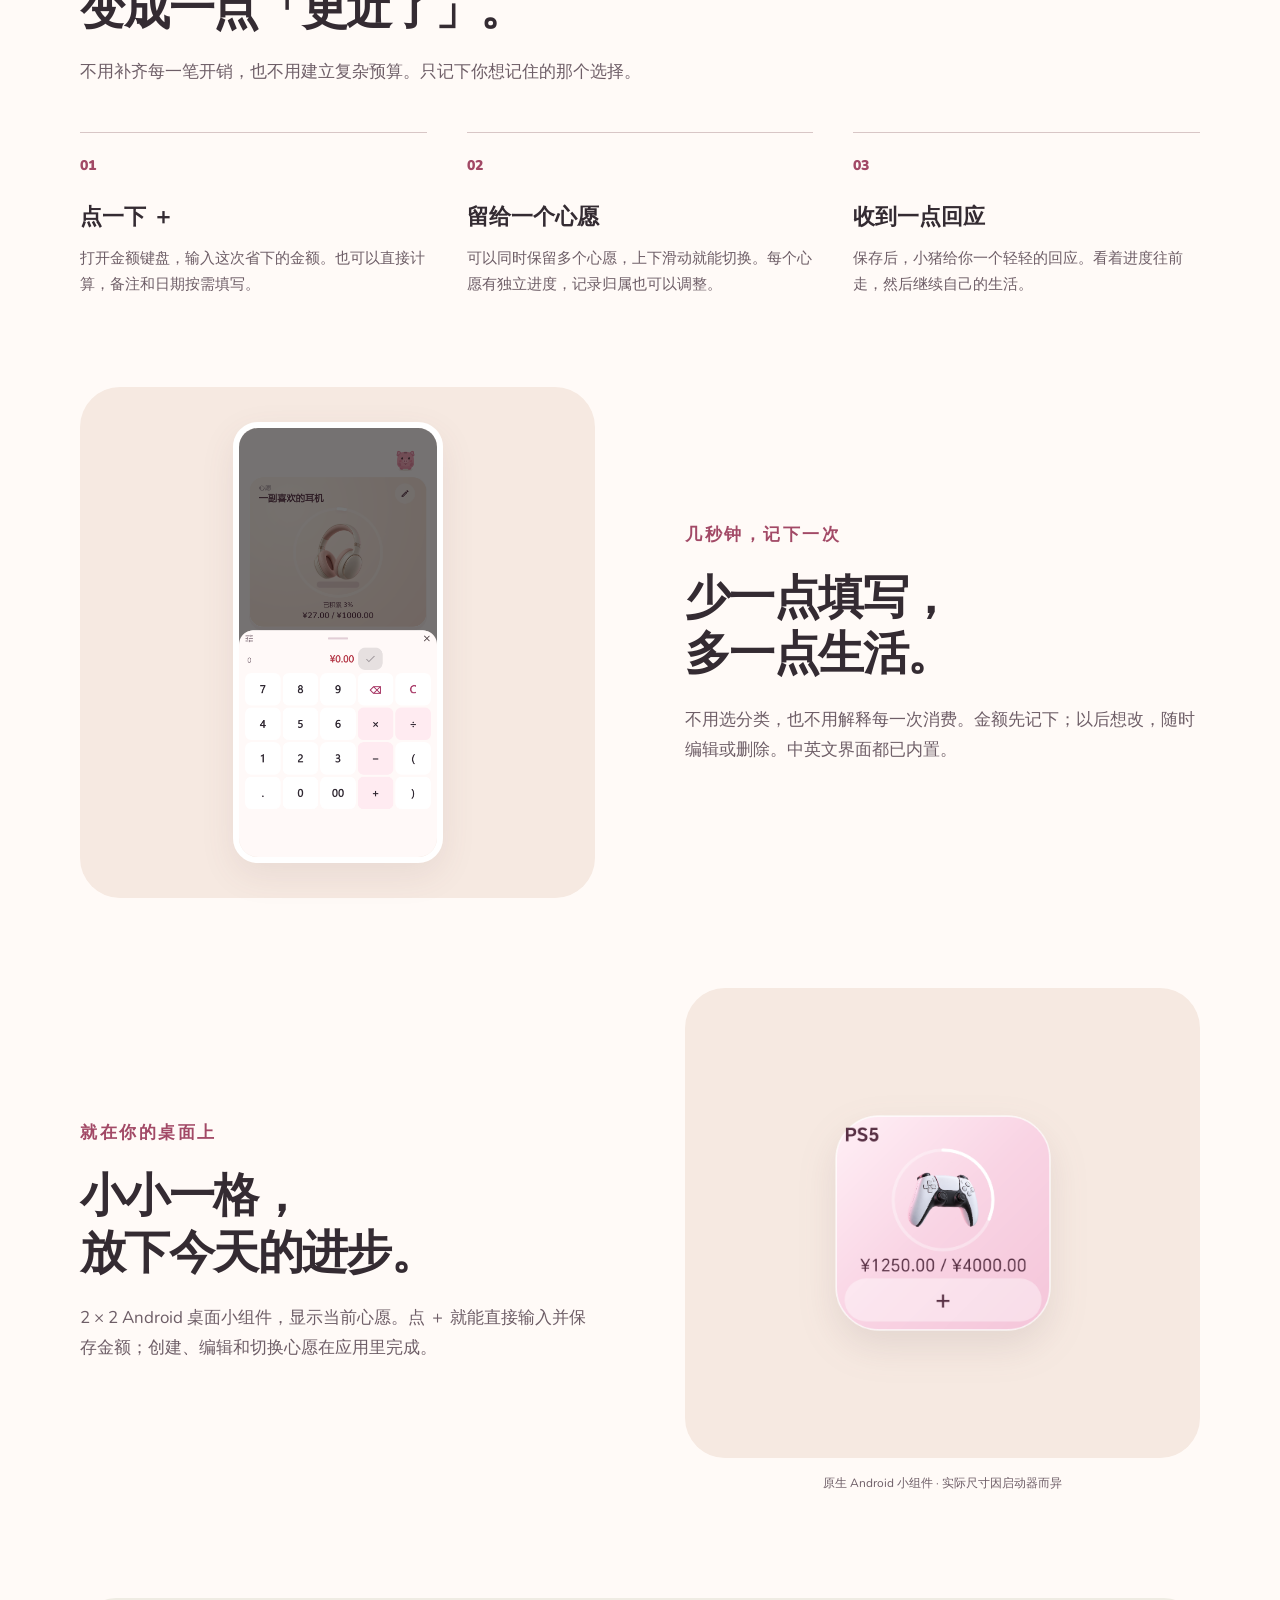
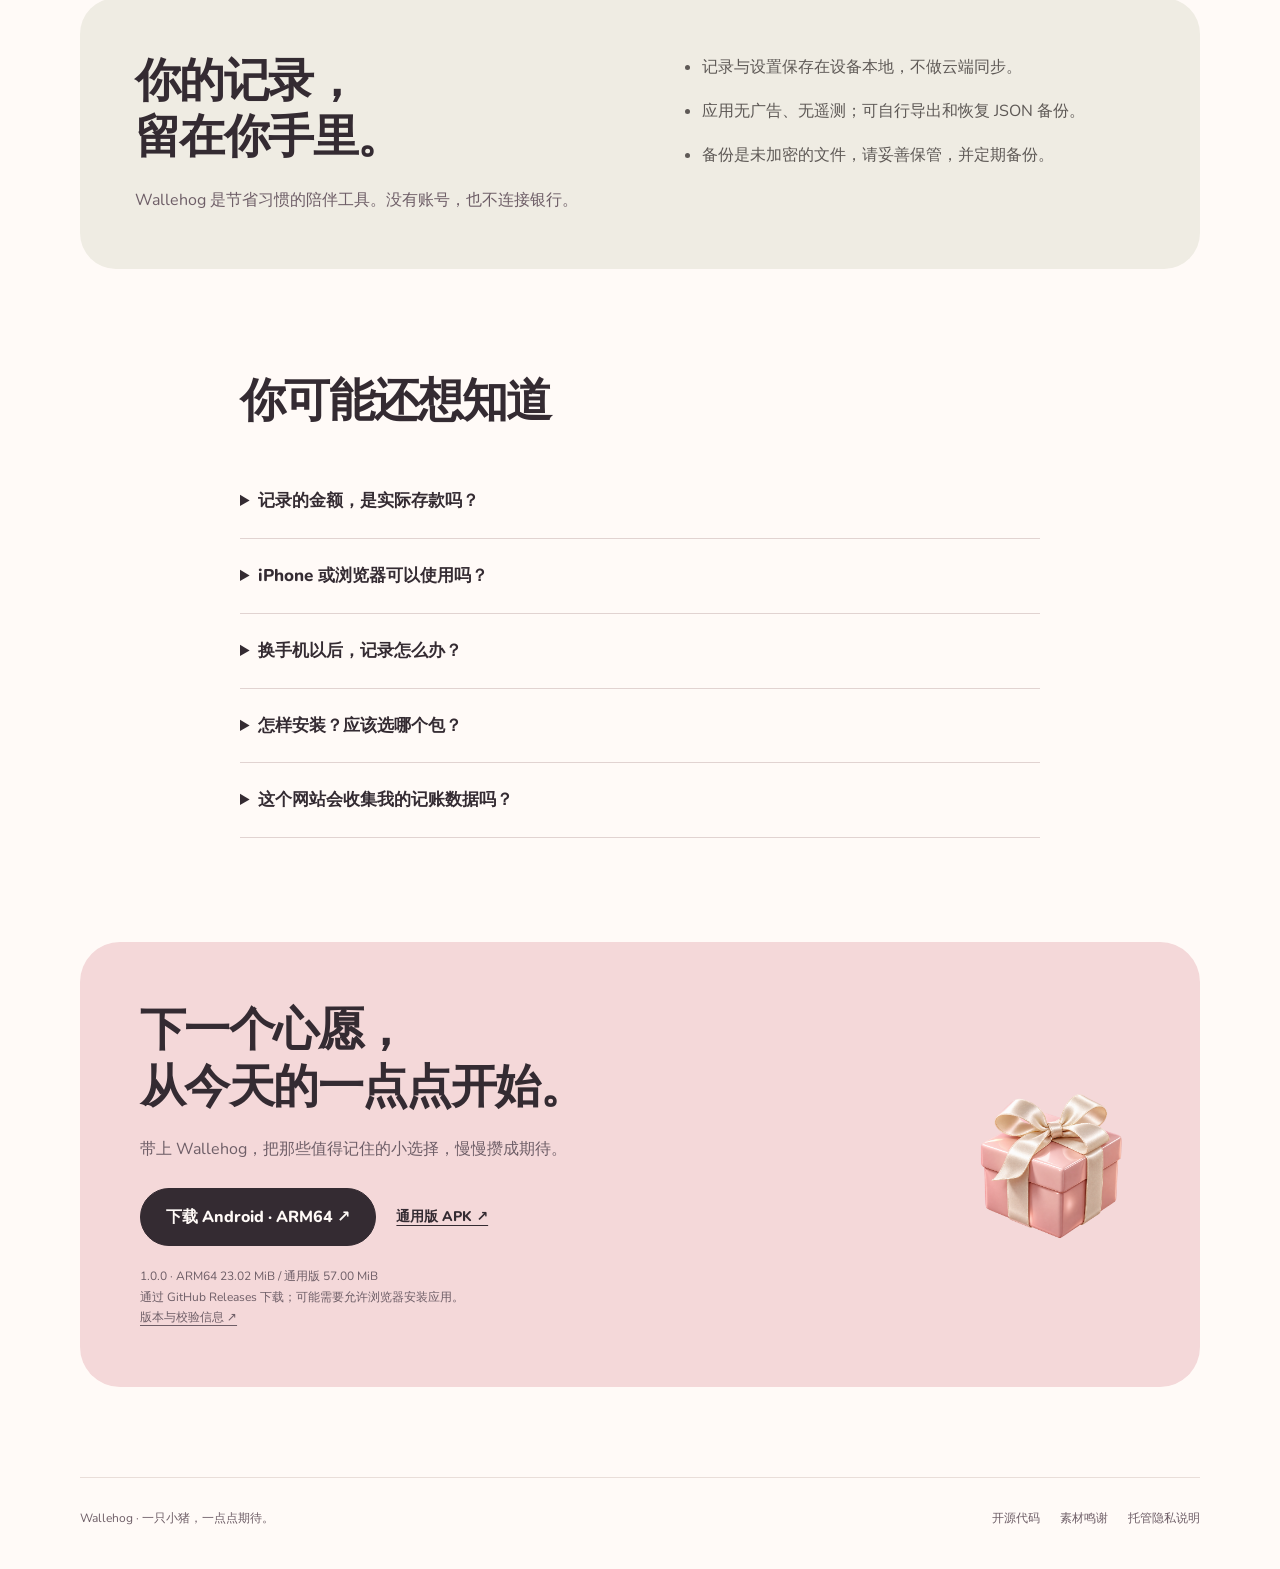
==== commit 519cfb6e: "feat(website): strengthen hero and add promo playback" ====
--- a/website/index.html
+++ b/website/index.html
@@ -1,3 +1,3 @@
 <!doctype html>
-<html lang="zh-CN"><head><meta charset="utf-8"><meta name="viewport" content="width=device-width,initial-scale=1"><title>Wallehog · 每一个小选择，都离心愿近一点</title><meta name="description" content="Wallehog 是一款离线 Android 节省记录应用。几秒记下一次小小的节省，和粉色小猪一起，看心愿慢慢靠近。"><meta name="theme-color" content="#fffaf7"><meta property="og:title" content="Wallehog · 每一个小选择，都离心愿近一点"><meta property="og:description" content="Wallehog 是一款离线 Android 节省记录应用。几秒记下一次小小的节省，和粉色小猪一起，看心愿慢慢靠近。"><meta property="og:type" content="website"><meta property="og:image" content="https://naclarb.github.io/Wallehog/assets/home.png"><link rel="alternate" hreflang="zh-CN" href="https://naclarb.github.io/Wallehog/"><link rel="alternate" hreflang="en" href="https://naclarb.github.io/Wallehog/en/"><link rel="icon" href="assets/icon.png"><link rel="stylesheet" href="styles.css"></head>
-<body><a class="skip" href="#main">跳到正文</a><div class="wrap"><header><a class="brand" href="./"><img src="assets/icon.png" alt="" class="" width="44" height="44">Wallehog</a><nav aria-label="主导航"><a class="desktop" href="#features">认识 Wallehog</a><a class="desktop" href="#download">下载 Android 版</a><a class="lang" href="en/" lang="en">English</a></nav></header><main id="main"><section class="hero"><div><p class="eyebrow">一点点，攒出期待</p><h1>每一个小选择，<br>都离<em>心愿</em><br>近一点。</h1><p class="lead">记下今天省下的一点点，留给真正喜欢的东西。让一只小猪，陪你看见每次小小的进步。</p><div class="actions"><a class="button" href="#download">下载 Android 版 ↓</a><a class="text-link" href="#features">看看它怎么用 ↗</a></div><p class="fine">免费 · Android 1.0 · 无需注册</p></div><div class="hero-art"><div class="halo" aria-hidden="true"></div><div class="label label-top">＋ 今天的小小节省</div><div class="phone"><img src="assets/home.png" alt="Wallehog 首页：耳机心愿、节省进度与最近记录" class="" width="780" height="1688" fetchpriority="high"></div><div class="label label-bottom">♡ 心愿，<span>正在靠近。</span></div></div></section><div class="principles"><span>✧ 离线也能用</span><span>✧ 没有广告</span><span>✧ 没有打卡压力</span></div><section class="section" id="features"><div class="section-head"><h2>把一次「省下了」，<br>变成一点「更近了」。</h2><p>不用补齐每一笔开销，也不用建立复杂预算。只记下你想记住的那个选择。</p></div><div class="steps"><article class="step"><span class="number">01</span><h3>点一下 ＋</h3><p>打开金额键盘，输入这次省下的金额。也可以直接计算，备注和日期按需填写。</p></article><article class="step"><span class="number">02</span><h3>留给一个心愿</h3><p>耳机、相机，或一个自己的小期待。每个心愿有独立进度，记录归属可以调整。</p></article><article class="step"><span class="number">03</span><h3>收到一点回应</h3><p>保存后，小猪给你一个轻轻的回应。看着进度往前走，然后继续自己的生活。</p></article></div><div class="feature"><div><div class="image-panel"><img src="assets/calculator.png" alt="Wallehog 金额录入键盘" class="entry-img" loading="lazy" width="780" height="1688"></div></div><div class="feature-copy"><p class="eyebrow">几秒钟，记下一次</p><h2>少一点填写，<br>多一点生活。</h2><p>不用选分类，也不用解释每一次消费。金额先记下；以后想改，随时编辑或删除。中英文界面都已内置。</p></div></div><div class="feature"><div class="feature-copy"><p class="eyebrow">就在你的桌面上</p><h2>小小一格，<br>放下今天的进步。</h2><p>2 × 2 Android 桌面小组件，显示当前心愿。点 ＋ 就能直接输入并保存金额；创建、编辑和切换心愿在应用里完成。</p></div><div><div class="image-panel"><img src="assets/widget.png" alt="Wallehog Android 桌面小组件" class="widget-img" loading="lazy"></div><p class="caption">原生 Android 小组件 · 实际尺寸因启动器而异</p></div></div></section><section class="privacy"><div><h2>你的记录，<br>留在你手里。</h2><p>Wallehog 是节省习惯的陪伴工具。没有账号，也不连接银行。</p></div><ul><li>记录与设置保存在设备本地，不做云端同步。</li><li>应用无广告、无遥测；可自行导出和恢复 JSON 备份。</li><li>备份是未加密的文件，请妥善保管，并定期备份。</li></ul></section><section class="section faq"><h2>你可能还想知道</h2><details><summary>记录的金额，是实际存款吗？</summary><p>不是。这是你自行记录的节省金额，不代表银行余额、真实入账或可支配资金。心愿进度是一种鼓励，也不表示你已经能负担某次购买。</p></details><details><summary>iPhone 或浏览器可以使用吗？</summary><p>当前发布的是 Android 应用。这是产品介绍与下载网站，不是网页版应用；目前没有 iOS 或网页版本。</p></details><details><summary>换手机以后，记录怎么办？</summary><p>先在旧设备的帮助页面导出 JSON 备份，妥善保存并核验，再在新设备导入。没有账号与自动同步，清除应用数据或卸载前请先备份。</p></details><details><summary>怎样安装？应该选哪个包？</summary><p>点击下方按钮，从 GitHub Releases 下载 APK 后按 Android 系统提示安装。大多数较新的 Android 手机可选 ARM64（23.02 MiB）；不确定架构或需要 ARM/x86_64 时可选通用版（57.00 MiB）。两个包功能相同。</p></details><details><summary>这个网站会收集我的记账数据吗？</summary><p>网站不提供记录录入，也没有添加统计脚本、广告、Cookie 或第三方字体请求。网站由 GitHub Pages 托管，GitHub 会为安全目的记录访问者 IP；应用内的记录不会因此上传到网站。</p></details></section><section class="bottom-space" id="download"><div class="download"><div><h2>下一个心愿，<br>从今天的一点点开始。</h2><p>带上 Wallehog，把那些值得记住的小选择，慢慢攒成期待。</p><div class="actions"><a class="button" href="https://github.com/Naclarb/Wallehog/releases/latest/download/Wallehog-Android-arm64.apk">下载 Android · ARM64 ↗</a><a class="text-link" href="https://github.com/Naclarb/Wallehog/releases/latest/download/Wallehog-Android.apk">通用版 APK ↗</a></div><p class="fine">1.0.0 · ARM64 23.02 MiB / 通用版 57.00 MiB<br>通过 GitHub Releases 下载；可能需要允许浏览器安装应用。<br><a href="https://github.com/Naclarb/Wallehog/releases/tag/v1.0.0">版本与校验信息 ↗</a></p></div><img src="assets/gift.png" alt="" class="" loading="lazy"></div></section></main><footer><span>Wallehog · 一只小猪，一点点期待。</span><div><a href="https://github.com/Naclarb/Wallehog">开源代码</a><a href="https://github.com/Naclarb/Wallehog/blob/main/docs/public/CREDITS.zh-CN.md">素材鸣谢</a><a href="https://docs.github.com/en/site-policy/privacy-policies/github-privacy-statement">托管隐私说明</a></div></footer></div></body></html>+<html lang="zh-CN"><head><meta charset="utf-8"><meta name="viewport" content="width=device-width,initial-scale=1"><title>Wallehog · 每一个小选择，都离心愿近一点</title><meta name="description" content="Wallehog 是一款离线 Android 应用：记下你主动省下的钱，追踪心愿进度，收获小猪的一点正向回应。"><meta name="theme-color" content="#fffaf7"><meta property="og:title" content="Wallehog · 每一个小选择，都离心愿近一点"><meta property="og:description" content="Wallehog 是一款离线 Android 应用：记下你主动省下的钱，追踪心愿进度，收获小猪的一点正向回应。"><meta property="og:type" content="website"><meta property="og:image" content="https://naclarb.github.io/Wallehog/assets/home.png"><link rel="alternate" hreflang="zh-CN" href="https://naclarb.github.io/Wallehog/"><link rel="alternate" hreflang="en" href="https://naclarb.github.io/Wallehog/en/"><link rel="icon" href="assets/icon.png"><link rel="stylesheet" href="styles.css"><script src="film.js" defer></script></head>
+<body><a class="skip" href="#main">跳到正文</a><div class="wrap"><header><a class="brand" href="./"><img src="assets/icon.png" alt="" class="" width="44" height="44">Wallehog</a><nav aria-label="主导航"><a class="desktop" href="#features">认识 Wallehog</a><a class="desktop" href="#download">下载 Android 版</a><a class="lang" href="en/" lang="en">English</a></nav></header><main id="main"><section class="hero"><div><p class="eyebrow">一点点，攒出期待</p><h1>每一个小选择，<br>都离<em>心愿</em><br>近一点。</h1><p class="lead">Wallehog 是一款离线 Android 应用：记下你主动省下的钱，追踪心愿进度，收获小猪的一点正向回应。</p><div class="actions"><a class="button" href="#download">下载 Android 版 ↓</a><a class="text-link film-link" href="#film">▶ 看 42 秒产品演示</a></div><p class="fine">免费 · Android 1.0 · 无需注册</p></div><div class="hero-art"><div class="halo" aria-hidden="true"></div><div class="label label-top">＋ 今天的小小节省</div><div class="phone"><img src="assets/home.png" alt="Wallehog 首页：耳机心愿、节省进度与最近记录" class="" width="780" height="1688" fetchpriority="high"></div><img class="hero-pig" src="assets/pig.png" width="800" height="840" alt="Wallehog 柔粉折耳小猪"><div class="label label-bottom">♡ 心愿，<span>正在靠近。</span></div></div></section><div class="principles"><span>✧ 离线也能用</span><span>✧ 没有广告</span><span>✧ 没有打卡压力</span></div><section class="film" id="film" aria-labelledby="film-title"><div class="film-copy"><p class="eyebrow">Wallehog · 42 秒看懂</p><h2 id="film-title">小小一笔，<br>也有回应。</h2><p>从记下一笔主动节省，到心愿前进一点，再到小猪的轻轻回应。</p><details class="film-description"><summary>视频内容简介</summary><p>影片演示为已有耳机心愿记下一次 ¥2 的节省：点 ＋、输入 2、确认保存。心愿从 ¥128 / ¥200（64%）变为 ¥130 / ¥200（65%），小猪回应已保存的记录。结尾介绍 Wallehog 与 Android 下载。示例金额为自行记录的节省，不是银行存款；全片含配乐与音效，无人声解说。</p></details></div><div><div class="film-player"><video id="product-film" controls playsinline preload="none" poster="assets/film-poster.png" width="1920" height="1080" tabindex="0" aria-label="播放 42 秒产品演示" aria-describedby="film-status"><source src="assets/wallehog-1.0.mp4" type="video/mp4"><track kind="captions" src="assets/film.zh-CN.vtt" srclang="zh-CN" label="简体中文"><track kind="captions" src="assets/film.en.vtt" srclang="en" label="English">你的浏览器无法直接播放此视频。</video><button class="play-film" hidden aria-controls="product-film" aria-label="播放 42 秒产品演示"><span aria-hidden="true">▶</span> 播放 · 42 秒</button></div><p class="film-status fine" id="film-status" role="status" data-playing="正在播放 · 42 秒产品演示" data-paused="播放已暂停，可使用播放器继续。" data-ended="播放完毕，可重新播放。" data-error="播放失败，请尝试下方视频文件链接。">42 秒 · 含配乐与音效，点击后播放。</p><a class="film-file fine" href="assets/wallehog-1.0.mp4">打开视频文件 ↗</a></div></section><section class="section" id="features"><div class="section-head"><h2>把一次「省下了」，<br>变成一点「更近了」。</h2><p>不用补齐每一笔开销，也不用建立复杂预算。只记下你想记住的那个选择。</p></div><div class="steps"><article class="step"><span class="number">01</span><h3>点一下 ＋</h3><p>打开金额键盘，输入这次省下的金额。也可以直接计算，备注和日期按需填写。</p></article><article class="step"><span class="number">02</span><h3>留给一个心愿</h3><p>可以同时保留多个心愿，上下滑动就能切换。每个心愿有独立进度，记录归属也可以调整。</p></article><article class="step"><span class="number">03</span><h3>收到一点回应</h3><p>保存后，小猪给你一个轻轻的回应。看着进度往前走，然后继续自己的生活。</p></article></div><div class="feature"><div><div class="image-panel"><img src="assets/calculator.png" alt="Wallehog 金额录入键盘" class="entry-img" loading="lazy" width="780" height="1688"></div></div><div class="feature-copy"><p class="eyebrow">几秒钟，记下一次</p><h2>少一点填写，<br>多一点生活。</h2><p>不用选分类，也不用解释每一次消费。金额先记下；以后想改，随时编辑或删除。中英文界面都已内置。</p></div></div><div class="feature"><div class="feature-copy"><p class="eyebrow">就在你的桌面上</p><h2>小小一格，<br>放下今天的进步。</h2><p>2 × 2 Android 桌面小组件，显示当前心愿。点 ＋ 就能直接输入并保存金额；创建、编辑和切换心愿在应用里完成。</p></div><div><div class="image-panel"><img src="assets/widget.png" alt="Wallehog Android 桌面小组件" class="widget-img" loading="lazy"></div><p class="caption">原生 Android 小组件 · 实际尺寸因启动器而异</p></div></div></section><section class="privacy"><div><h2>你的记录，<br>留在你手里。</h2><p>Wallehog 是节省习惯的陪伴工具。没有账号，也不连接银行。</p></div><ul><li>记录与设置保存在设备本地，不做云端同步。</li><li>应用无广告、无遥测；可自行导出和恢复 JSON 备份。</li><li>备份是未加密的文件，请妥善保管，并定期备份。</li></ul></section><section class="section faq"><h2>你可能还想知道</h2><details><summary>记录的金额，是实际存款吗？</summary><p>不是。这是你自行记录的节省金额，不代表银行余额、真实入账或可支配资金。心愿进度是一种鼓励，也不表示你已经能负担某次购买。</p></details><details><summary>iPhone 或浏览器可以使用吗？</summary><p>当前发布的是 Android 应用。这是产品介绍与下载网站，不是网页版应用；目前没有 iOS 或网页版本。</p></details><details><summary>换手机以后，记录怎么办？</summary><p>先在旧设备的帮助页面导出 JSON 备份，妥善保存并核验，再在新设备导入。没有账号与自动同步，清除应用数据或卸载前请先备份。</p></details><details><summary>怎样安装？应该选哪个包？</summary><p>点击下方按钮，从 GitHub Releases 下载 APK 后按 Android 系统提示安装。大多数较新的 Android 手机可选 ARM64（23.02 MiB）；不确定架构或需要 ARM/x86_64 时可选通用版（57.00 MiB）。两个包功能相同。</p></details><details><summary>这个网站会收集我的记账数据吗？</summary><p>网站不提供记录录入，也没有添加统计脚本、广告、Cookie 或第三方字体请求。网站由 GitHub Pages 托管，GitHub 会为安全目的记录访问者 IP；应用内的记录不会因此上传到网站。</p></details></section><section class="bottom-space" id="download"><div class="download"><div><h2>下一个心愿，<br>从今天的一点点开始。</h2><p>带上 Wallehog，把那些值得记住的小选择，慢慢攒成期待。</p><div class="actions"><a class="button" href="https://github.com/Naclarb/Wallehog/releases/latest/download/Wallehog-Android-arm64.apk">下载 Android · ARM64 ↗</a><a class="text-link" href="https://github.com/Naclarb/Wallehog/releases/latest/download/Wallehog-Android.apk">通用版 APK ↗</a></div><p class="fine">1.0.0 · ARM64 23.02 MiB / 通用版 57.00 MiB<br>通过 GitHub Releases 下载；可能需要允许浏览器安装应用。<br><a href="https://github.com/Naclarb/Wallehog/releases/tag/v1.0.0">版本与校验信息 ↗</a></p></div><img src="assets/gift.png" alt="" class="" loading="lazy"></div></section></main><footer><span>Wallehog · 一只小猪，一点点期待。</span><div><a href="https://github.com/Naclarb/Wallehog">开源代码</a><a href="https://github.com/Naclarb/Wallehog/blob/main/docs/public/CREDITS.zh-CN.md">素材鸣谢</a><a href="https://docs.github.com/en/site-policy/privacy-policies/github-privacy-statement">托管隐私说明</a></div></footer></div></body></html>
--- a/website/styles.css
+++ b/website/styles.css
@@ -115,3 +115,28 @@
 .button{transition:none}
 .button:hover{transform:none}
 }
+
+/* Review round 1: preserve the existing palette, type and page composition. */
+.hero-pig{position:absolute;z-index:2;left:-24px;bottom:10px;width:242px;pointer-events:none}
+.hero-art .label-bottom{bottom:45px;right:-5px}
+.film-link{color:#93415e}
+.film{display:grid;grid-template-columns:1fr 1.55fr;gap:56px;align-items:center;padding-top:65px}
+.film-copy h2{font-size:36px}
+.film-copy>p:not(.eyebrow){margin-top:18px;font-size:16px}
+.film-copy .eyebrow{margin-bottom:18px}
+.film-description{padding:16px 0 0;border:0}
+.film-description summary{font-size:13px;color:#6e5e67}
+.film-description p{font-size:13px}
+.film-player{position:relative;border-radius:24px;overflow:hidden;background:#f6e9e1;border:1px solid #e8d8d3}
+.film-player video{width:100%;height:auto;aspect-ratio:16/9;display:block}
+.play-film{position:absolute;left:50%;top:50%;transform:translate(-50%,-50%);border:1px solid #342b32;border-radius:50px;background:#342b32;color:#fffaf7;padding:15px 23px;white-space:nowrap;font:800 14px Nunito,"Microsoft YaHei",system-ui,sans-serif;cursor:pointer;box-shadow:0 6px 25px #342b3230}
+.play-film[hidden]{display:none}
+.play-film span{margin-right:8px}
+button:focus-visible,video:focus-visible{outline:3px solid #9b365c;outline-offset:5px}
+.film-status{margin-top:14px;min-height:21px}
+.film-file{color:#6e5e67}
+@media(max-width:850px){.hero-pig{left:-25px;bottom:0;width:210px}.hero-art .label-bottom{bottom:8px;right:0}.film{gap:30px;grid-template-columns:1fr 1.35fr}.film-copy h2{font-size:30px}}
+@media(max-width:620px){.hero-pig{left:-25px;bottom:-14px;width:210px}.hero-art .label-bottom{bottom:8px;right:0}.film{grid-template-columns:1fr;padding-top:50px;gap:24px}.film-player{border-radius:20px}.film-copy h2{font-size:30px}.film-status{font-size:12px}.hero .actions{gap:16px}}
+
+.film-player:focus-within{outline:3px solid #9b365c;outline-offset:5px}
+@media(max-width:620px){.download h2{font-size:clamp(24px,6.7vw,28px)}}
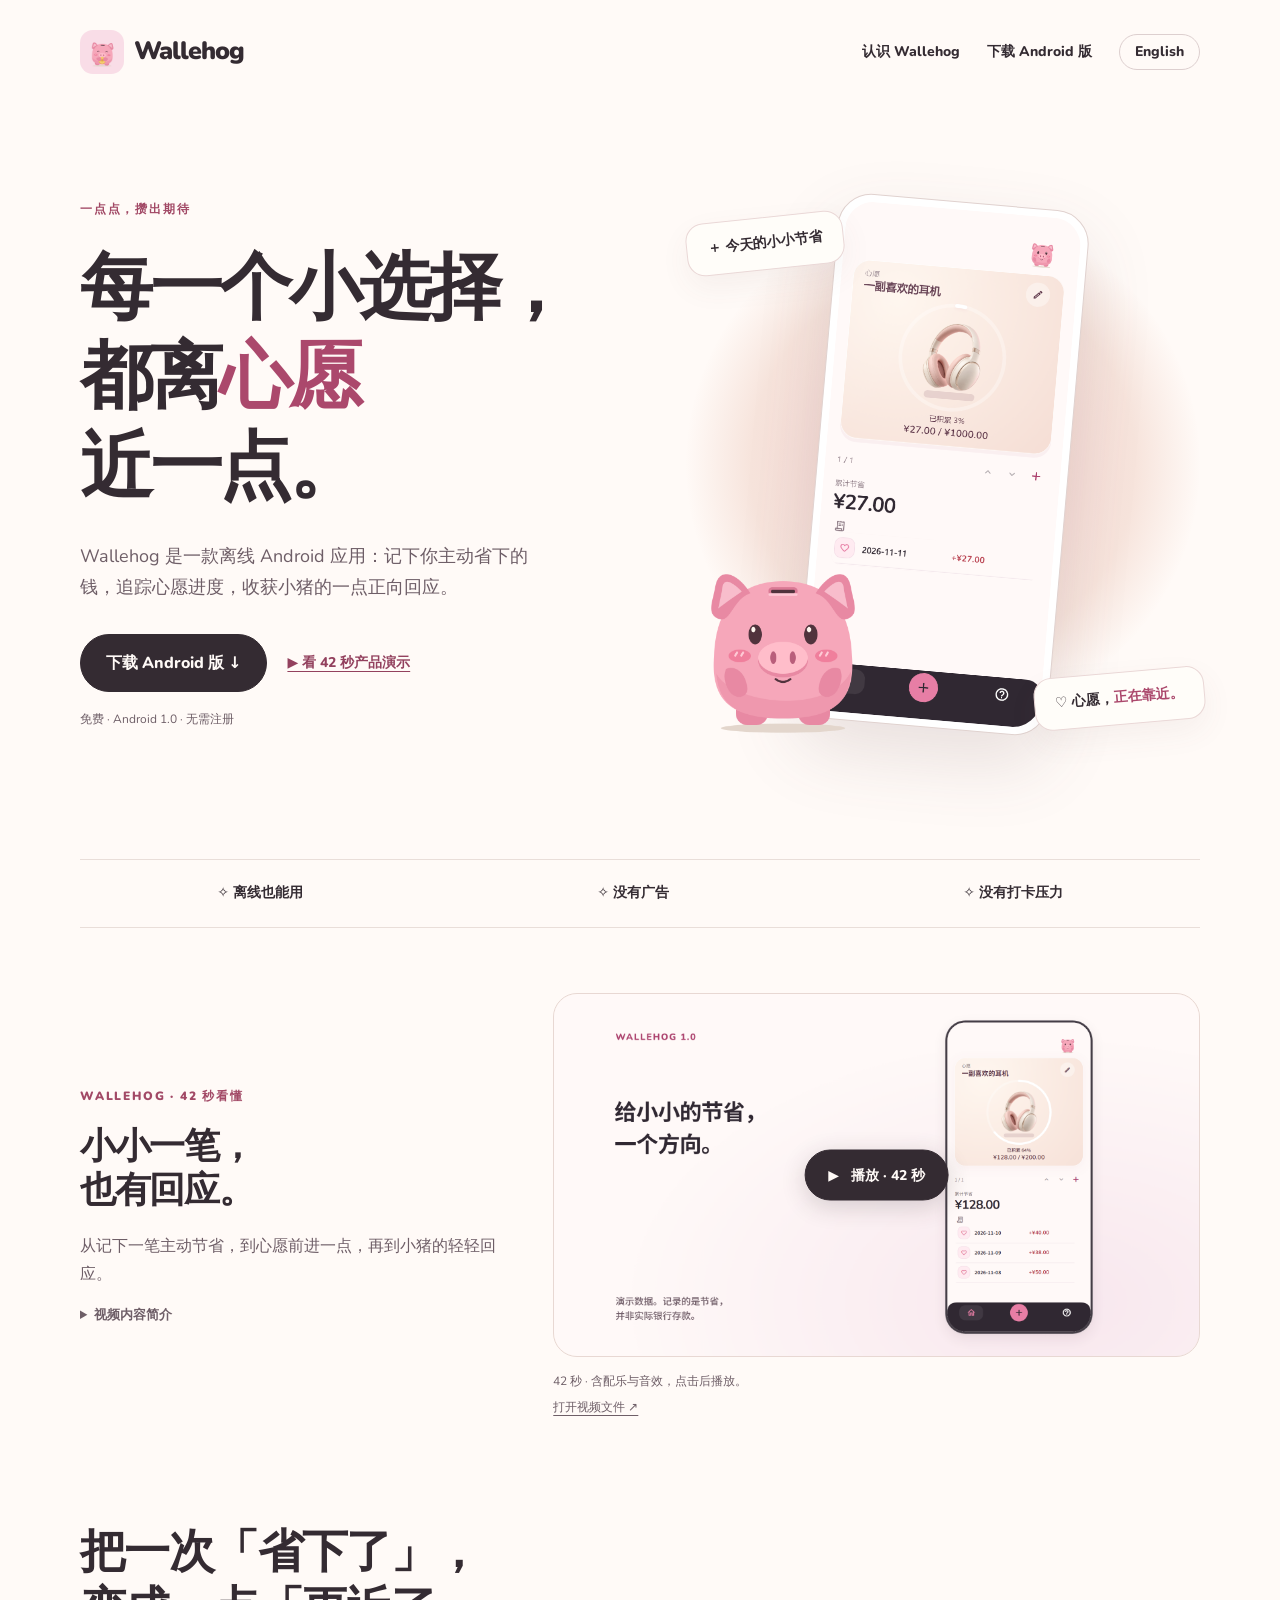
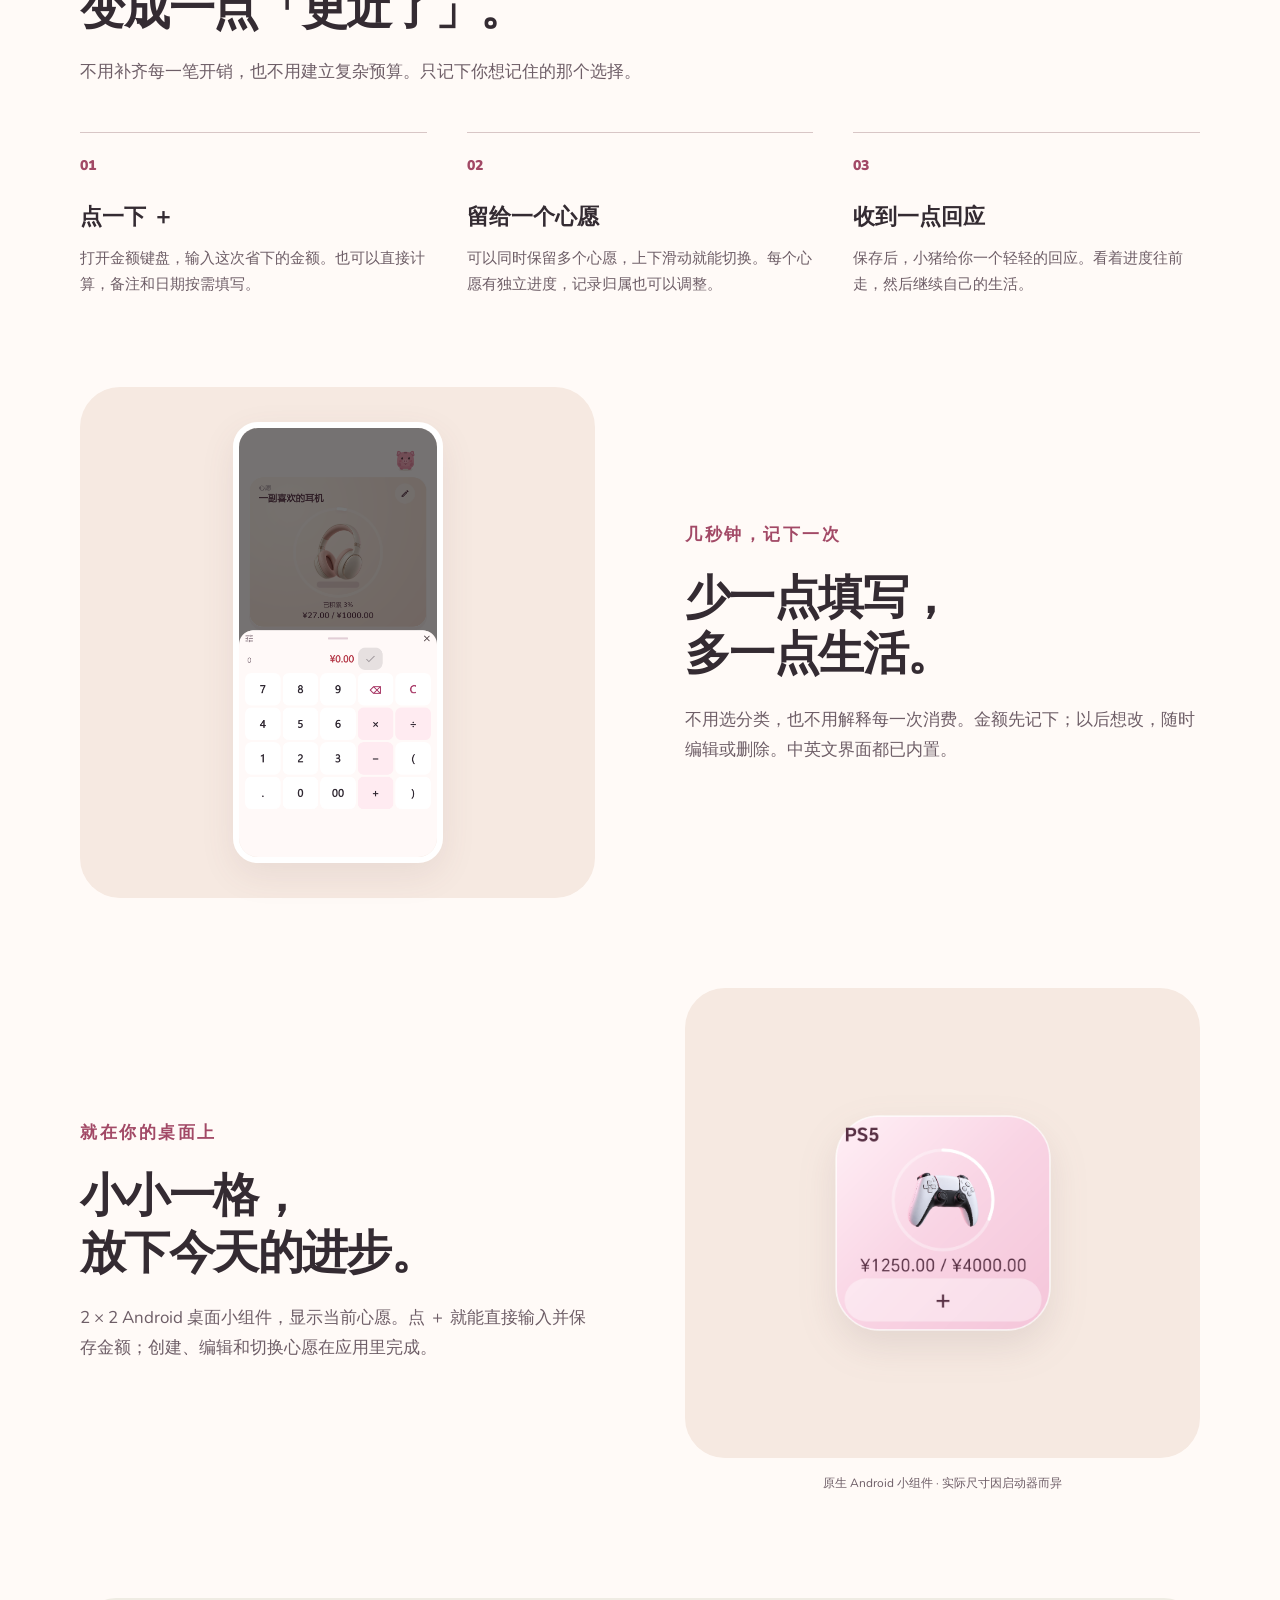
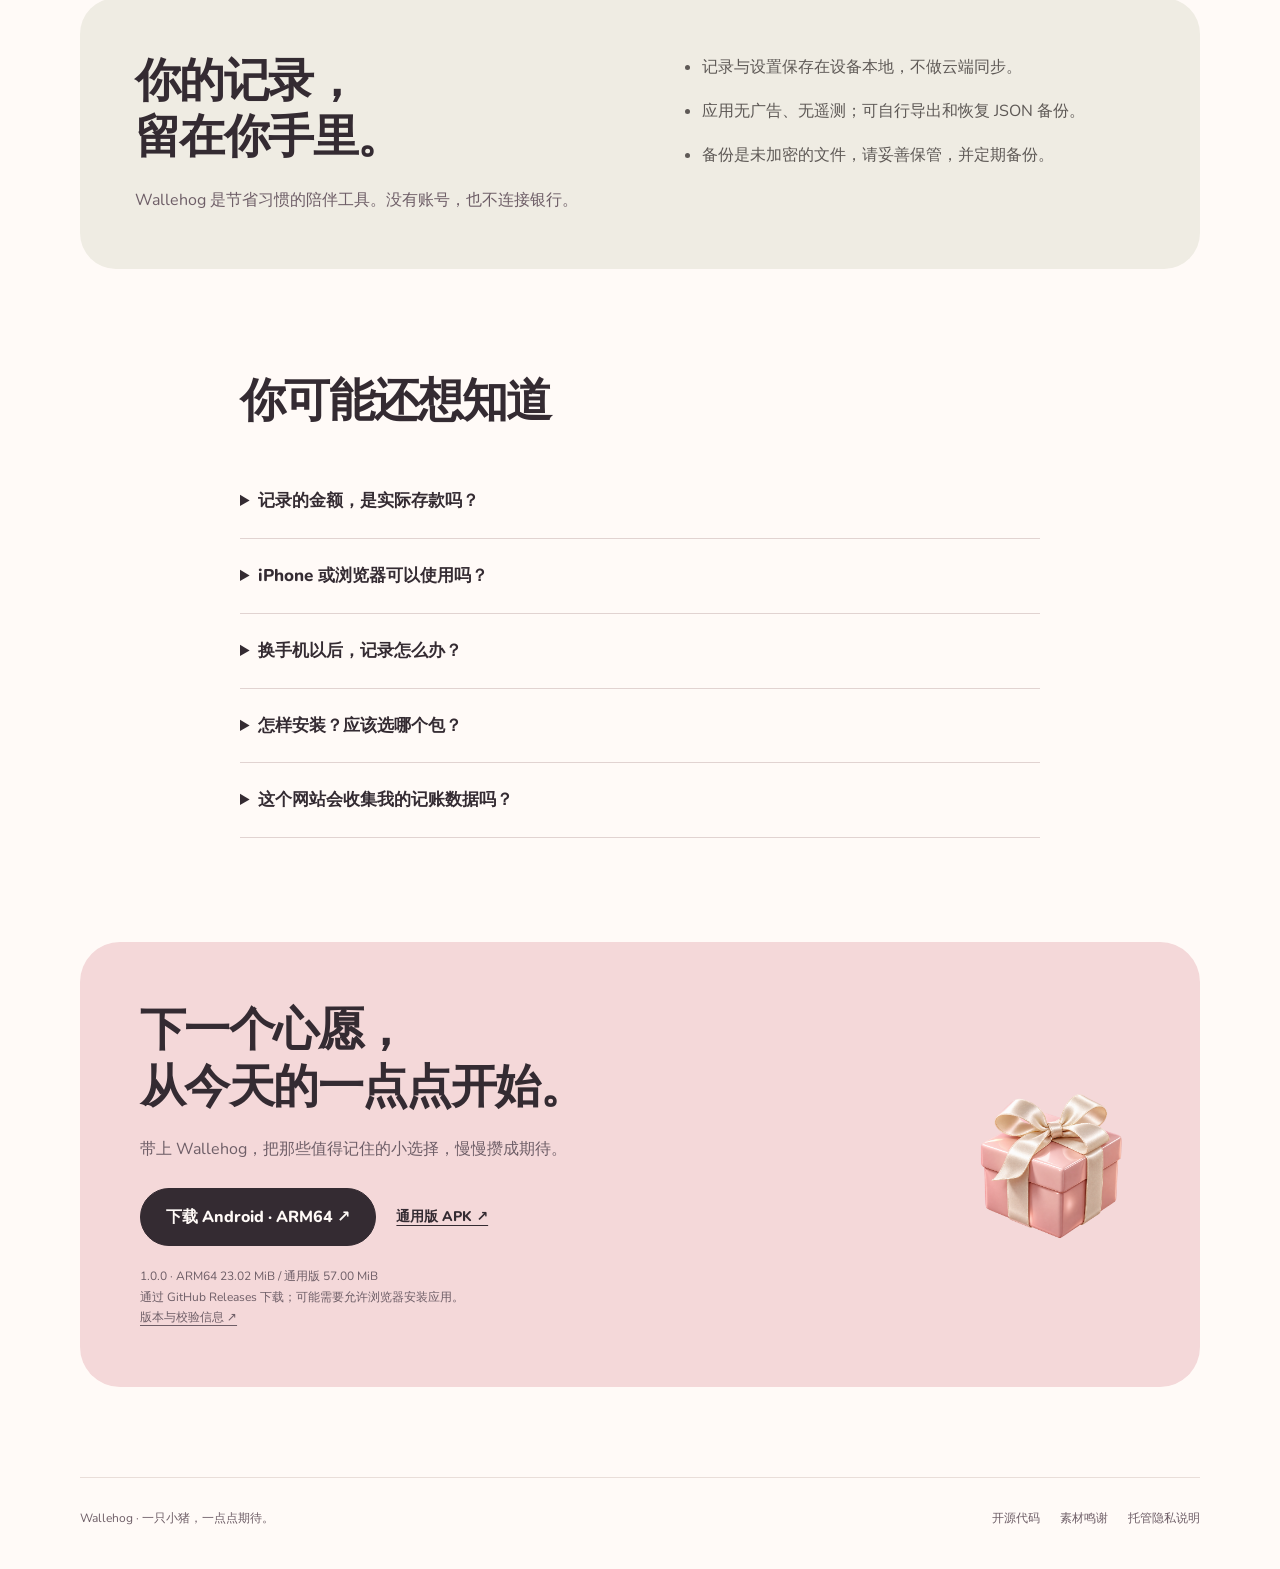
==== commit e84a44a6: "fix(website): improve poster and mobile usability after QA" ====
--- a/website/index.html
+++ b/website/index.html
@@ -1,3 +1,3 @@
 <!doctype html>
-<html lang="zh-CN"><head><meta charset="utf-8"><meta name="viewport" content="width=device-width,initial-scale=1"><title>Wallehog · 每一个小选择，都离心愿近一点</title><meta name="description" content="Wallehog 是一款离线 Android 应用：记下你主动省下的钱，追踪心愿进度，收获小猪的一点正向回应。"><meta name="theme-color" content="#fffaf7"><meta property="og:title" content="Wallehog · 每一个小选择，都离心愿近一点"><meta property="og:description" content="Wallehog 是一款离线 Android 应用：记下你主动省下的钱，追踪心愿进度，收获小猪的一点正向回应。"><meta property="og:type" content="website"><meta property="og:image" content="https://naclarb.github.io/Wallehog/assets/home.png"><link rel="alternate" hreflang="zh-CN" href="https://naclarb.github.io/Wallehog/"><link rel="alternate" hreflang="en" href="https://naclarb.github.io/Wallehog/en/"><link rel="icon" href="assets/icon.png"><link rel="stylesheet" href="styles.css"><script src="film.js" defer></script></head>
+<html lang="zh-CN"><head><meta charset="utf-8"><meta name="viewport" content="width=device-width,initial-scale=1"><title>Wallehog · 每一个小选择，都离心愿近一点</title><meta name="description" content="Wallehog 是一款离线 Android 应用：记下你主动省下的钱，追踪心愿进度，收获小猪的一点正向回应。"><meta name="theme-color" content="#fffaf7"><meta property="og:title" content="Wallehog · 每一个小选择，都离心愿近一点"><meta property="og:description" content="Wallehog 是一款离线 Android 应用：记下你主动省下的钱，追踪心愿进度，收获小猪的一点正向回应。"><meta property="og:type" content="website"><meta property="og:image" content="https://naclarb.github.io/Wallehog/assets/home.png"><link rel="alternate" hreflang="zh-CN" href="https://naclarb.github.io/Wallehog/"><link rel="alternate" hreflang="en" href="https://naclarb.github.io/Wallehog/en/"><link rel="icon" href="assets/icon.png"><link rel="stylesheet" href="styles.css?v=qa1"><script src="film.js?v=qa1" defer></script></head>
 <body><a class="skip" href="#main">跳到正文</a><div class="wrap"><header><a class="brand" href="./"><img src="assets/icon.png" alt="" class="" width="44" height="44">Wallehog</a><nav aria-label="主导航"><a class="desktop" href="#features">认识 Wallehog</a><a class="desktop" href="#download">下载 Android 版</a><a class="lang" href="en/" lang="en">English</a></nav></header><main id="main"><section class="hero"><div><p class="eyebrow">一点点，攒出期待</p><h1>每一个小选择，<br>都离<em>心愿</em><br>近一点。</h1><p class="lead">Wallehog 是一款离线 Android 应用：记下你主动省下的钱，追踪心愿进度，收获小猪的一点正向回应。</p><div class="actions"><a class="button" href="#download">下载 Android 版 ↓</a><a class="text-link film-link" href="#film">▶ 看 42 秒产品演示</a></div><p class="fine">免费 · Android 1.0 · 无需注册</p></div><div class="hero-art"><div class="halo" aria-hidden="true"></div><div class="label label-top">＋ 今天的小小节省</div><div class="phone"><img src="assets/home.png" alt="Wallehog 首页：耳机心愿、节省进度与最近记录" class="" width="780" height="1688" fetchpriority="high"></div><img class="hero-pig" src="assets/pig.png" width="800" height="840" alt="Wallehog 柔粉折耳小猪"><div class="label label-bottom">♡ 心愿，<span>正在靠近。</span></div></div></section><div class="principles"><span>✧ 离线也能用</span><span>✧ 没有广告</span><span>✧ 没有打卡压力</span></div><section class="film" id="film" aria-labelledby="film-title"><div class="film-copy"><p class="eyebrow">Wallehog · 42 秒看懂</p><h2 id="film-title">小小一笔，<br>也有回应。</h2><p>从记下一笔主动节省，到心愿前进一点，再到小猪的轻轻回应。</p><details class="film-description"><summary>视频内容简介</summary><p>影片演示为已有耳机心愿记下一次 ¥2 的节省：点 ＋、输入 2、确认保存。心愿从 ¥128 / ¥200（64%）变为 ¥130 / ¥200（65%），小猪回应已保存的记录。结尾介绍 Wallehog 与 Android 下载。示例金额为自行记录的节省，不是银行存款；全片含配乐与音效，无人声解说。</p></details></div><div><div class="film-player"><video id="product-film" controls playsinline preload="none" poster="assets/film-poster.png" width="1920" height="1080" tabindex="0" aria-label="播放 42 秒产品演示" aria-describedby="film-status"><source src="assets/wallehog-1.0.mp4" type="video/mp4"><track kind="captions" src="assets/film.zh-CN.vtt" srclang="zh-CN" label="简体中文"><track kind="captions" src="assets/film.en.vtt" srclang="en" label="English">你的浏览器无法直接播放此视频。</video><button class="play-film" hidden aria-controls="product-film" aria-label="播放 42 秒产品演示"><span aria-hidden="true">▶</span> 播放 · 42 秒</button></div><p class="film-status fine" id="film-status" role="status" data-playing="正在播放 · 42 秒产品演示" data-paused="播放已暂停，可使用播放器继续。" data-ended="播放完毕，可重新播放。" data-error="播放失败，请尝试下方视频文件链接。">42 秒 · 含配乐与音效，点击后播放。</p><a class="film-file fine" href="assets/wallehog-1.0.mp4">打开视频文件 ↗</a></div></section><section class="section" id="features"><div class="section-head"><h2>把一次「省下了」，<br>变成一点「更近了」。</h2><p>不用补齐每一笔开销，也不用建立复杂预算。只记下你想记住的那个选择。</p></div><div class="steps"><article class="step"><span class="number">01</span><h3>点一下 ＋</h3><p>打开金额键盘，输入这次省下的金额。也可以直接计算，备注和日期按需填写。</p></article><article class="step"><span class="number">02</span><h3>留给一个心愿</h3><p>可以同时保留多个心愿，上下滑动就能切换。每个心愿有独立进度，记录归属也可以调整。</p></article><article class="step"><span class="number">03</span><h3>收到一点回应</h3><p>保存后，小猪给你一个轻轻的回应。看着进度往前走，然后继续自己的生活。</p></article></div><div class="feature"><div><div class="image-panel"><img src="assets/calculator.png" alt="Wallehog 金额录入键盘" class="entry-img" loading="lazy" width="780" height="1688"></div></div><div class="feature-copy"><p class="eyebrow">几秒钟，记下一次</p><h2>少一点填写，<br>多一点生活。</h2><p>不用选分类，也不用解释每一次消费。金额先记下；以后想改，随时编辑或删除。中英文界面都已内置。</p></div></div><div class="feature"><div class="feature-copy"><p class="eyebrow">就在你的桌面上</p><h2>小小一格，<br>放下今天的进步。</h2><p>2 × 2 Android 桌面小组件，显示当前心愿。点 ＋ 就能直接输入并保存金额；创建、编辑和切换心愿在应用里完成。</p></div><div><div class="image-panel"><img src="assets/widget.png" alt="Wallehog Android 桌面小组件" class="widget-img" loading="lazy"></div><p class="caption">原生 Android 小组件 · 实际尺寸因启动器而异</p></div></div></section><section class="privacy"><div><h2>你的记录，<br>留在你手里。</h2><p>Wallehog 是节省习惯的陪伴工具。没有账号，也不连接银行。</p></div><ul><li>记录与设置保存在设备本地，不做云端同步。</li><li>应用无广告、无遥测；可自行导出和恢复 JSON 备份。</li><li>备份是未加密的文件，请妥善保管，并定期备份。</li></ul></section><section class="section faq"><h2>你可能还想知道</h2><details><summary>记录的金额，是实际存款吗？</summary><p>不是。这是你自行记录的节省金额，不代表银行余额、真实入账或可支配资金。心愿进度是一种鼓励，也不表示你已经能负担某次购买。</p></details><details><summary>iPhone 或浏览器可以使用吗？</summary><p>当前发布的是 Android 应用。这是产品介绍与下载网站，不是网页版应用；目前没有 iOS 或网页版本。</p></details><details><summary>换手机以后，记录怎么办？</summary><p>先在旧设备的帮助页面导出 JSON 备份，妥善保存并核验，再在新设备导入。没有账号与自动同步，清除应用数据或卸载前请先备份。</p></details><details><summary>怎样安装？应该选哪个包？</summary><p>点击下方按钮，从 GitHub Releases 下载 APK 后按 Android 系统提示安装。大多数较新的 Android 手机可选 ARM64（23.02 MiB）；不确定架构或需要 ARM/x86_64 时可选通用版（57.00 MiB）。两个包功能相同。</p></details><details><summary>这个网站会收集我的记账数据吗？</summary><p>网站不提供记录录入，也没有添加统计脚本、广告、Cookie 或第三方字体请求。网站由 GitHub Pages 托管，GitHub 会为安全目的记录访问者 IP；应用内的记录不会因此上传到网站。</p></details></section><section class="bottom-space" id="download"><div class="download"><div><h2>下一个心愿，<br>从今天的一点点开始。</h2><p>带上 Wallehog，把那些值得记住的小选择，慢慢攒成期待。</p><div class="actions"><a class="button" href="https://github.com/Naclarb/Wallehog/releases/latest/download/Wallehog-Android-arm64.apk">下载 Android · ARM64 ↗</a><a class="text-link" href="https://github.com/Naclarb/Wallehog/releases/latest/download/Wallehog-Android.apk">通用版 APK ↗</a></div><p class="fine">1.0.0 · ARM64 23.02 MiB / 通用版 57.00 MiB<br>通过 GitHub Releases 下载；可能需要允许浏览器安装应用。<br><a href="https://github.com/Naclarb/Wallehog/releases/tag/v1.0.0">版本与校验信息 ↗</a></p></div><img src="assets/gift.png" alt="" class="" loading="lazy"></div></section></main><footer><span>Wallehog · 一只小猪，一点点期待。</span><div><a href="https://github.com/Naclarb/Wallehog">开源代码</a><a href="https://github.com/Naclarb/Wallehog/blob/main/docs/public/CREDITS.zh-CN.md">素材鸣谢</a><a href="https://docs.github.com/en/site-policy/privacy-policies/github-privacy-statement">托管隐私说明</a></div></footer></div></body></html>
--- a/website/styles.css
+++ b/website/styles.css
@@ -140,3 +140,10 @@
 
 .film-player:focus-within{outline:3px solid #9b365c;outline-offset:5px}
 @media(max-width:620px){.download h2{font-size:clamp(24px,6.7vw,28px)}}
+
+/* Final QA: readable supporting text and touch targets; locked composition retained. */
+@media(max-width:620px){
+.fine,.caption,footer,.film-status,.film-description summary,.film-description p{font-size:14px}
+.brand,.lang,.text-link,.film-file,.download .fine a,footer a{min-height:44px;display:inline-flex;align-items:center}
+.faq summary,.film-description summary{min-height:44px;padding:7px 0}
+}
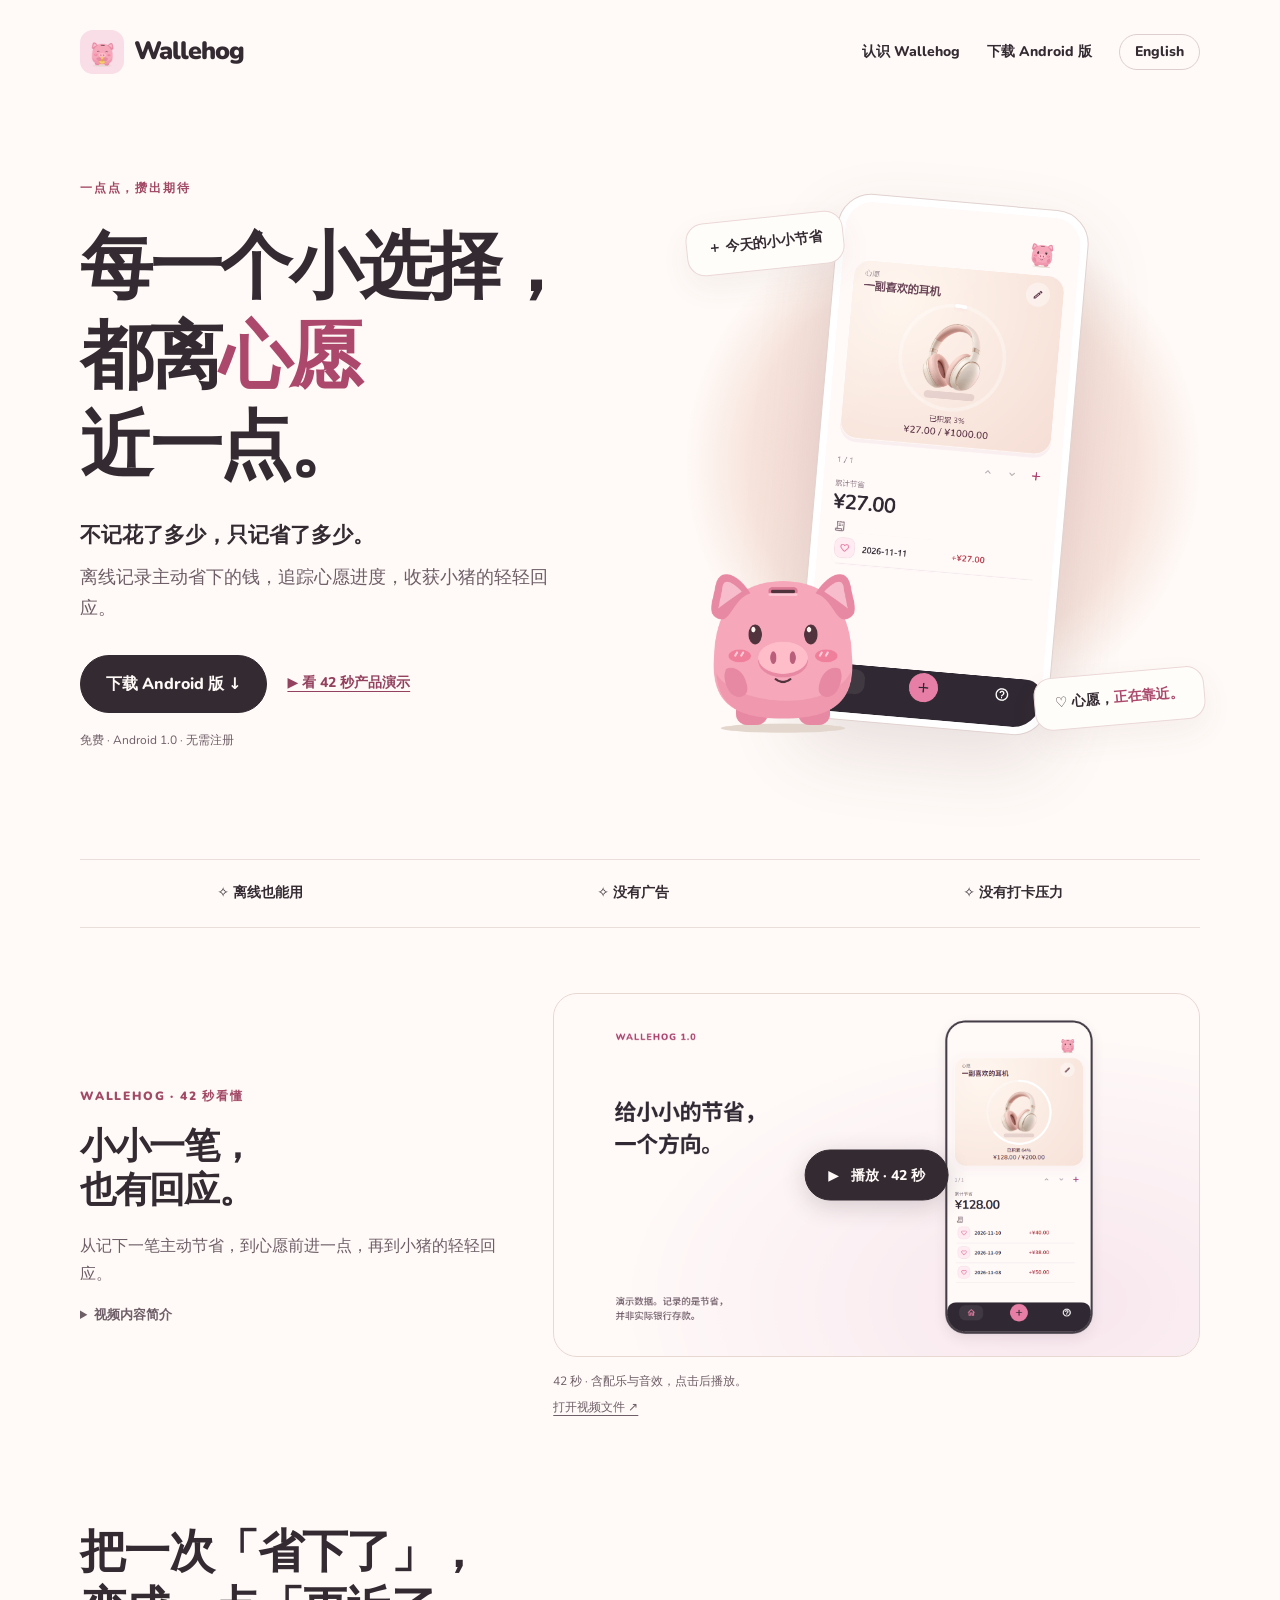
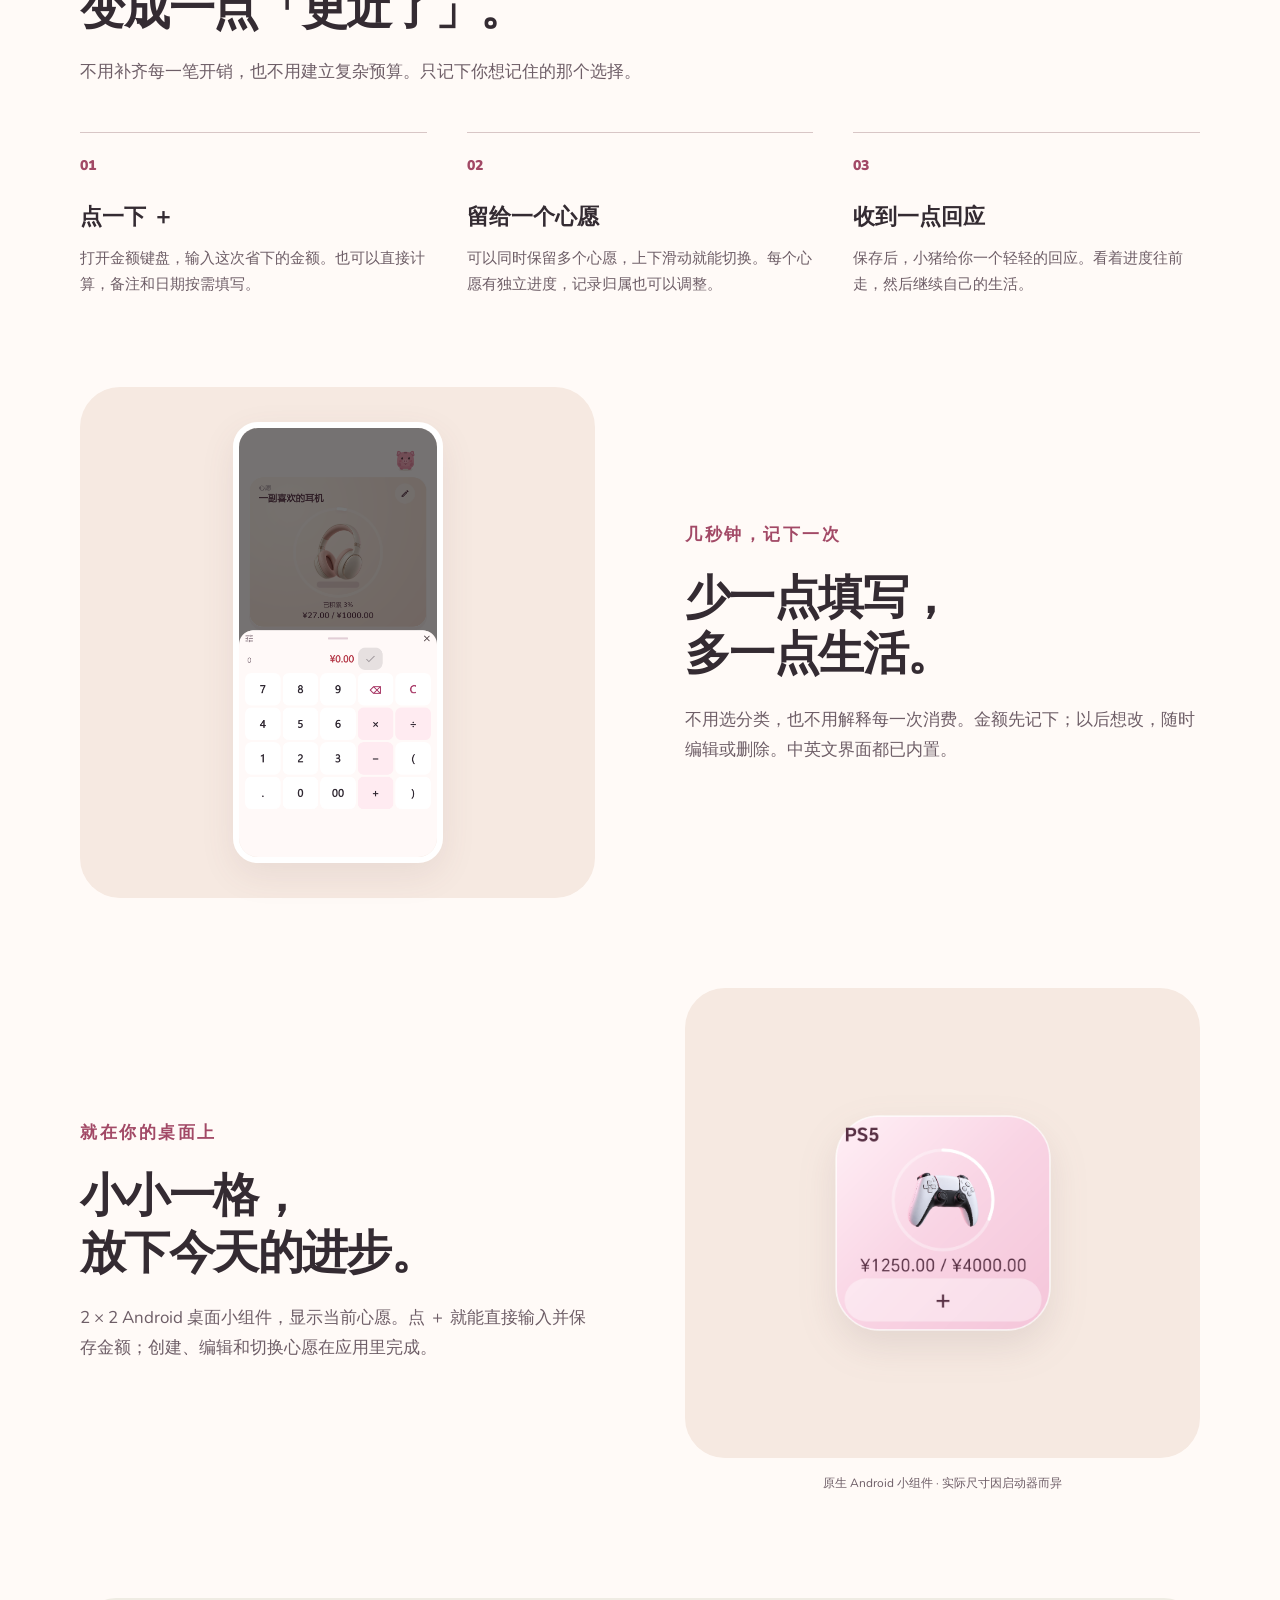
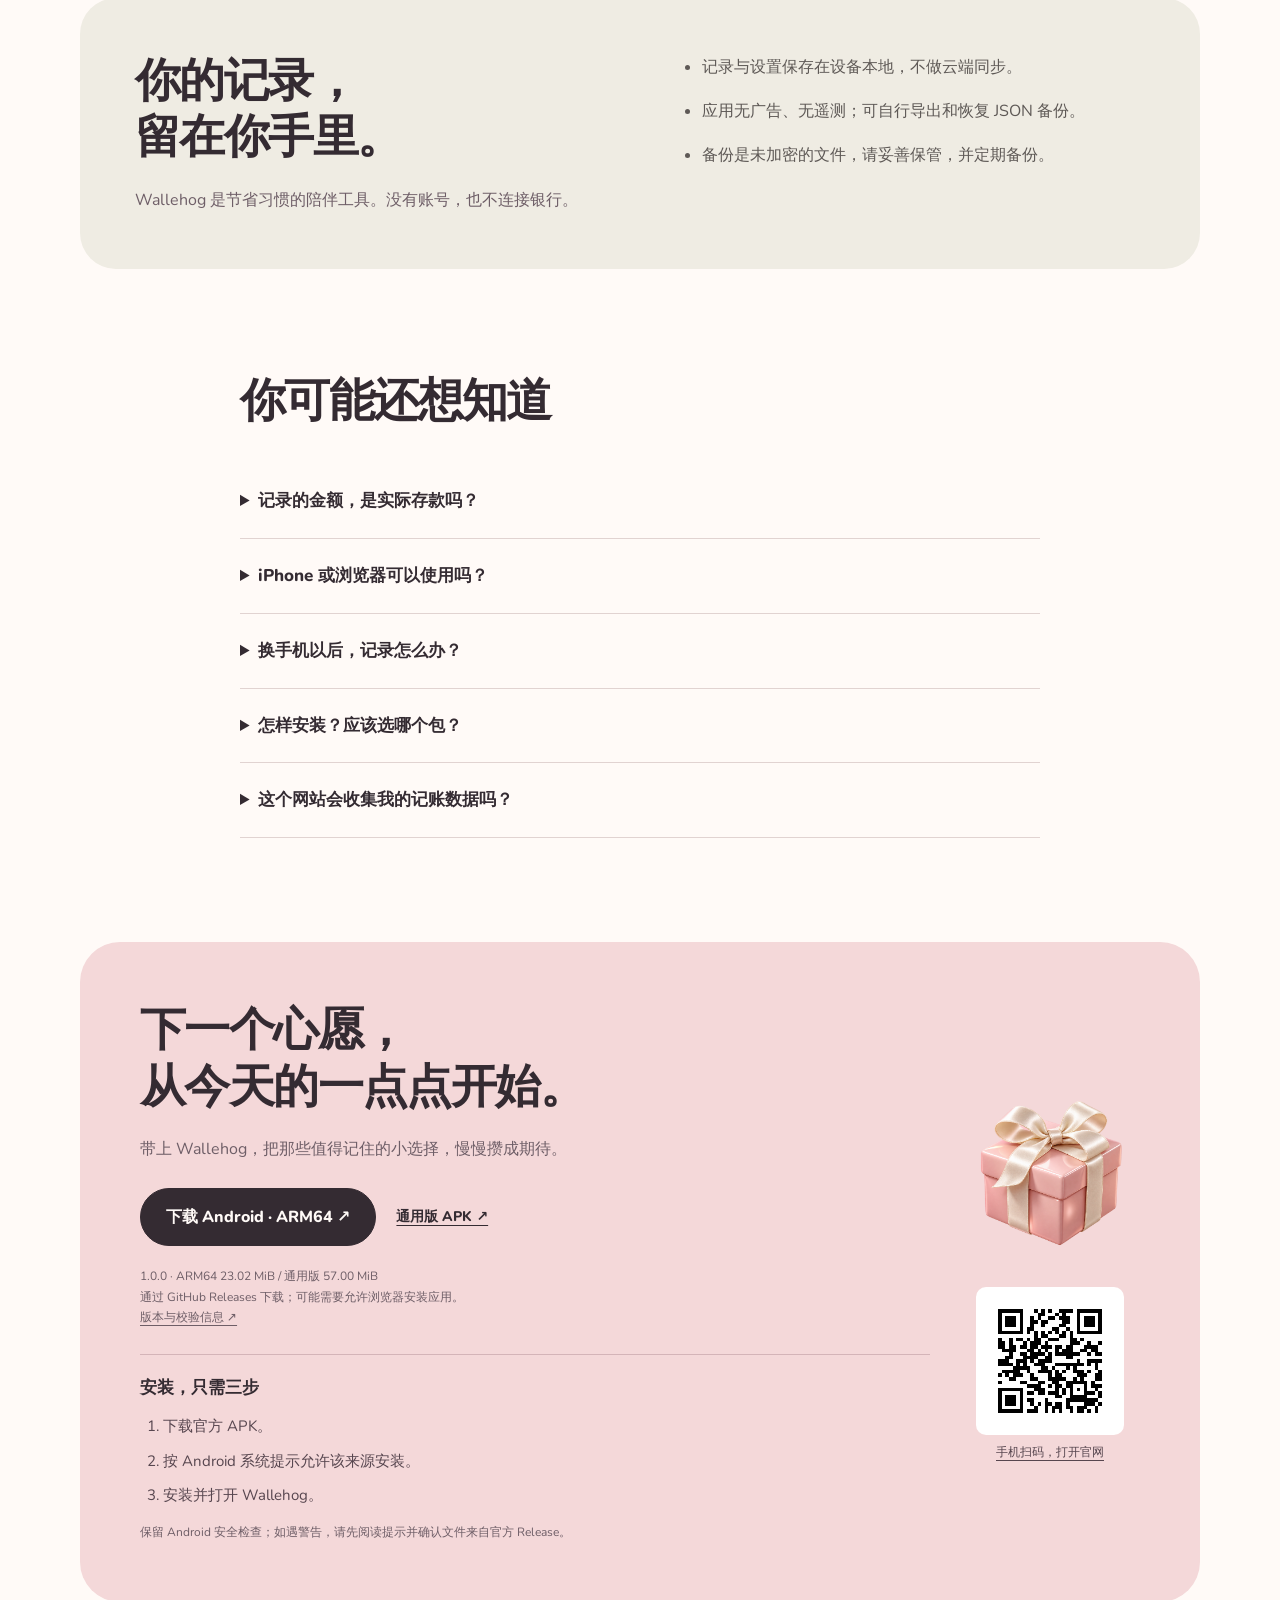
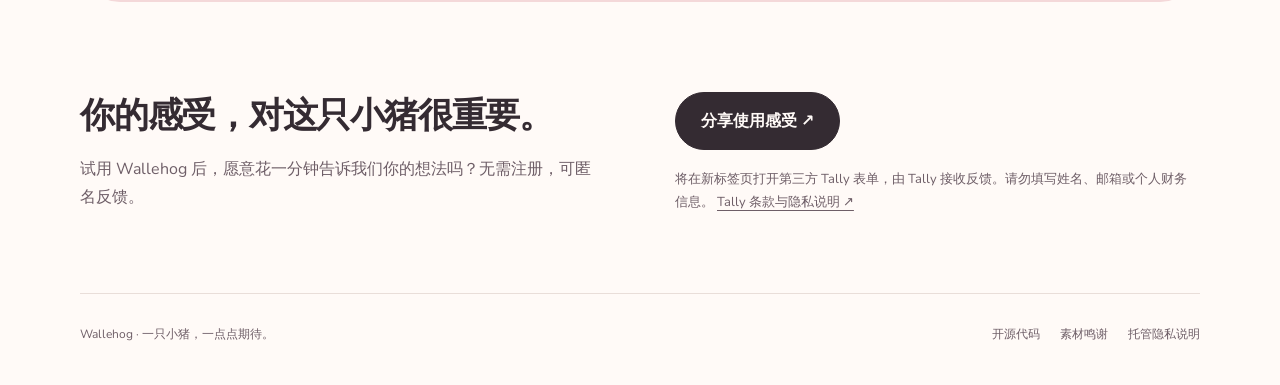
==== commit ad036df3: "feat(website): clarify savings and add anonymous feedback" ====
--- a/website/index.html
+++ b/website/index.html
@@ -1,3 +1,3 @@
 <!doctype html>
-<html lang="zh-CN"><head><meta charset="utf-8"><meta name="viewport" content="width=device-width,initial-scale=1"><title>Wallehog · 每一个小选择，都离心愿近一点</title><meta name="description" content="Wallehog 是一款离线 Android 应用：记下你主动省下的钱，追踪心愿进度，收获小猪的一点正向回应。"><meta name="theme-color" content="#fffaf7"><meta property="og:title" content="Wallehog · 每一个小选择，都离心愿近一点"><meta property="og:description" content="Wallehog 是一款离线 Android 应用：记下你主动省下的钱，追踪心愿进度，收获小猪的一点正向回应。"><meta property="og:type" content="website"><meta property="og:image" content="https://naclarb.github.io/Wallehog/assets/home.png"><link rel="alternate" hreflang="zh-CN" href="https://naclarb.github.io/Wallehog/"><link rel="alternate" hreflang="en" href="https://naclarb.github.io/Wallehog/en/"><link rel="icon" href="assets/icon.png"><link rel="stylesheet" href="styles.css?v=qa1"><script src="film.js?v=qa1" defer></script></head>
-<body><a class="skip" href="#main">跳到正文</a><div class="wrap"><header><a class="brand" href="./"><img src="assets/icon.png" alt="" class="" width="44" height="44">Wallehog</a><nav aria-label="主导航"><a class="desktop" href="#features">认识 Wallehog</a><a class="desktop" href="#download">下载 Android 版</a><a class="lang" href="en/" lang="en">English</a></nav></header><main id="main"><section class="hero"><div><p class="eyebrow">一点点，攒出期待</p><h1>每一个小选择，<br>都离<em>心愿</em><br>近一点。</h1><p class="lead">Wallehog 是一款离线 Android 应用：记下你主动省下的钱，追踪心愿进度，收获小猪的一点正向回应。</p><div class="actions"><a class="button" href="#download">下载 Android 版 ↓</a><a class="text-link film-link" href="#film">▶ 看 42 秒产品演示</a></div><p class="fine">免费 · Android 1.0 · 无需注册</p></div><div class="hero-art"><div class="halo" aria-hidden="true"></div><div class="label label-top">＋ 今天的小小节省</div><div class="phone"><img src="assets/home.png" alt="Wallehog 首页：耳机心愿、节省进度与最近记录" class="" width="780" height="1688" fetchpriority="high"></div><img class="hero-pig" src="assets/pig.png" width="800" height="840" alt="Wallehog 柔粉折耳小猪"><div class="label label-bottom">♡ 心愿，<span>正在靠近。</span></div></div></section><div class="principles"><span>✧ 离线也能用</span><span>✧ 没有广告</span><span>✧ 没有打卡压力</span></div><section class="film" id="film" aria-labelledby="film-title"><div class="film-copy"><p class="eyebrow">Wallehog · 42 秒看懂</p><h2 id="film-title">小小一笔，<br>也有回应。</h2><p>从记下一笔主动节省，到心愿前进一点，再到小猪的轻轻回应。</p><details class="film-description"><summary>视频内容简介</summary><p>影片演示为已有耳机心愿记下一次 ¥2 的节省：点 ＋、输入 2、确认保存。心愿从 ¥128 / ¥200（64%）变为 ¥130 / ¥200（65%），小猪回应已保存的记录。结尾介绍 Wallehog 与 Android 下载。示例金额为自行记录的节省，不是银行存款；全片含配乐与音效，无人声解说。</p></details></div><div><div class="film-player"><video id="product-film" controls playsinline preload="none" poster="assets/film-poster.png" width="1920" height="1080" tabindex="0" aria-label="播放 42 秒产品演示" aria-describedby="film-status"><source src="assets/wallehog-1.0.mp4" type="video/mp4"><track kind="captions" src="assets/film.zh-CN.vtt" srclang="zh-CN" label="简体中文"><track kind="captions" src="assets/film.en.vtt" srclang="en" label="English">你的浏览器无法直接播放此视频。</video><button class="play-film" hidden aria-controls="product-film" aria-label="播放 42 秒产品演示"><span aria-hidden="true">▶</span> 播放 · 42 秒</button></div><p class="film-status fine" id="film-status" role="status" data-playing="正在播放 · 42 秒产品演示" data-paused="播放已暂停，可使用播放器继续。" data-ended="播放完毕，可重新播放。" data-error="播放失败，请尝试下方视频文件链接。">42 秒 · 含配乐与音效，点击后播放。</p><a class="film-file fine" href="assets/wallehog-1.0.mp4">打开视频文件 ↗</a></div></section><section class="section" id="features"><div class="section-head"><h2>把一次「省下了」，<br>变成一点「更近了」。</h2><p>不用补齐每一笔开销，也不用建立复杂预算。只记下你想记住的那个选择。</p></div><div class="steps"><article class="step"><span class="number">01</span><h3>点一下 ＋</h3><p>打开金额键盘，输入这次省下的金额。也可以直接计算，备注和日期按需填写。</p></article><article class="step"><span class="number">02</span><h3>留给一个心愿</h3><p>可以同时保留多个心愿，上下滑动就能切换。每个心愿有独立进度，记录归属也可以调整。</p></article><article class="step"><span class="number">03</span><h3>收到一点回应</h3><p>保存后，小猪给你一个轻轻的回应。看着进度往前走，然后继续自己的生活。</p></article></div><div class="feature"><div><div class="image-panel"><img src="assets/calculator.png" alt="Wallehog 金额录入键盘" class="entry-img" loading="lazy" width="780" height="1688"></div></div><div class="feature-copy"><p class="eyebrow">几秒钟，记下一次</p><h2>少一点填写，<br>多一点生活。</h2><p>不用选分类，也不用解释每一次消费。金额先记下；以后想改，随时编辑或删除。中英文界面都已内置。</p></div></div><div class="feature"><div class="feature-copy"><p class="eyebrow">就在你的桌面上</p><h2>小小一格，<br>放下今天的进步。</h2><p>2 × 2 Android 桌面小组件，显示当前心愿。点 ＋ 就能直接输入并保存金额；创建、编辑和切换心愿在应用里完成。</p></div><div><div class="image-panel"><img src="assets/widget.png" alt="Wallehog Android 桌面小组件" class="widget-img" loading="lazy"></div><p class="caption">原生 Android 小组件 · 实际尺寸因启动器而异</p></div></div></section><section class="privacy"><div><h2>你的记录，<br>留在你手里。</h2><p>Wallehog 是节省习惯的陪伴工具。没有账号，也不连接银行。</p></div><ul><li>记录与设置保存在设备本地，不做云端同步。</li><li>应用无广告、无遥测；可自行导出和恢复 JSON 备份。</li><li>备份是未加密的文件，请妥善保管，并定期备份。</li></ul></section><section class="section faq"><h2>你可能还想知道</h2><details><summary>记录的金额，是实际存款吗？</summary><p>不是。这是你自行记录的节省金额，不代表银行余额、真实入账或可支配资金。心愿进度是一种鼓励，也不表示你已经能负担某次购买。</p></details><details><summary>iPhone 或浏览器可以使用吗？</summary><p>当前发布的是 Android 应用。这是产品介绍与下载网站，不是网页版应用；目前没有 iOS 或网页版本。</p></details><details><summary>换手机以后，记录怎么办？</summary><p>先在旧设备的帮助页面导出 JSON 备份，妥善保存并核验，再在新设备导入。没有账号与自动同步，清除应用数据或卸载前请先备份。</p></details><details><summary>怎样安装？应该选哪个包？</summary><p>点击下方按钮，从 GitHub Releases 下载 APK 后按 Android 系统提示安装。大多数较新的 Android 手机可选 ARM64（23.02 MiB）；不确定架构或需要 ARM/x86_64 时可选通用版（57.00 MiB）。两个包功能相同。</p></details><details><summary>这个网站会收集我的记账数据吗？</summary><p>网站不提供记录录入，也没有添加统计脚本、广告、Cookie 或第三方字体请求。网站由 GitHub Pages 托管，GitHub 会为安全目的记录访问者 IP；应用内的记录不会因此上传到网站。</p></details></section><section class="bottom-space" id="download"><div class="download"><div><h2>下一个心愿，<br>从今天的一点点开始。</h2><p>带上 Wallehog，把那些值得记住的小选择，慢慢攒成期待。</p><div class="actions"><a class="button" href="https://github.com/Naclarb/Wallehog/releases/latest/download/Wallehog-Android-arm64.apk">下载 Android · ARM64 ↗</a><a class="text-link" href="https://github.com/Naclarb/Wallehog/releases/latest/download/Wallehog-Android.apk">通用版 APK ↗</a></div><p class="fine">1.0.0 · ARM64 23.02 MiB / 通用版 57.00 MiB<br>通过 GitHub Releases 下载；可能需要允许浏览器安装应用。<br><a href="https://github.com/Naclarb/Wallehog/releases/tag/v1.0.0">版本与校验信息 ↗</a></p></div><img src="assets/gift.png" alt="" class="" loading="lazy"></div></section></main><footer><span>Wallehog · 一只小猪，一点点期待。</span><div><a href="https://github.com/Naclarb/Wallehog">开源代码</a><a href="https://github.com/Naclarb/Wallehog/blob/main/docs/public/CREDITS.zh-CN.md">素材鸣谢</a><a href="https://docs.github.com/en/site-policy/privacy-policies/github-privacy-statement">托管隐私说明</a></div></footer></div></body></html>+<html lang="zh-CN"><head><meta charset="utf-8"><meta name="viewport" content="width=device-width,initial-scale=1"><title>Wallehog · 每一个小选择，都离心愿近一点</title><meta name="description" content="Wallehog 是一款离线 Android 应用：记下你主动省下的钱，追踪心愿进度，收获小猪的一点正向回应。"><meta name="theme-color" content="#fffaf7"><meta property="og:title" content="Wallehog · 每一个小选择，都离心愿近一点"><meta property="og:description" content="Wallehog 是一款离线 Android 应用：记下你主动省下的钱，追踪心愿进度，收获小猪的一点正向回应。"><meta property="og:type" content="website"><meta property="og:image" content="https://naclarb.github.io/Wallehog/assets/home.png"><link rel="alternate" hreflang="zh-CN" href="https://naclarb.github.io/Wallehog/"><link rel="alternate" hreflang="en" href="https://naclarb.github.io/Wallehog/en/"><link rel="icon" href="assets/icon.png"><link rel="stylesheet" href="styles.css?v=growth1"><script src="film.js?v=qa1" defer></script><script src="pig.js?v=2" defer></script></head>
+<body><a class="skip" href="#main">跳到正文</a><div class="wrap"><header><a class="brand" href="./"><img src="assets/icon.png" alt="" class="" width="44" height="44">Wallehog</a><nav aria-label="主导航"><a class="desktop" href="#features">认识 Wallehog</a><a class="desktop" href="#download">下载 Android 版</a><a class="lang" href="en/" lang="en">English</a></nav></header><main id="main"><section class="hero"><div><p class="eyebrow">一点点，攒出期待</p><h1>每一个小选择，<br>都离<em>心愿</em><br>近一点。</h1><p class="lead"><strong class="positioning">不记花了多少，只记省了多少。</strong><span>离线记录主动省下的钱，追踪心愿进度，收获小猪的轻轻回应。</span></p><div class="actions"><a class="button" href="#download">下载 Android 版 ↓</a><a class="text-link film-link" href="#film">▶ 看 42 秒产品演示</a></div><p class="fine">免费 · Android 1.0 · 无需注册</p></div><div class="hero-art"><div class="halo" aria-hidden="true"></div><div class="label label-top">＋ 今天的小小节省</div><div class="phone"><img src="assets/home.png" alt="Wallehog 首页：耳机心愿、节省进度与最近记录" class="" width="780" height="1688" fetchpriority="high"></div><div class="hero-pig"><img src="assets/pig.png" width="800" height="840" alt=""><button class="pig-touch" type="button" aria-label="摸摸小猪，让它跳一下" hidden></button></div><div class="label label-bottom">♡ 心愿，<span>正在靠近。</span></div></div></section><div class="principles"><span>✧ 离线也能用</span><span>✧ 没有广告</span><span>✧ 没有打卡压力</span></div><section class="film" id="film" aria-labelledby="film-title"><div class="film-copy"><p class="eyebrow">Wallehog · 42 秒看懂</p><h2 id="film-title">小小一笔，<br>也有回应。</h2><p>从记下一笔主动节省，到心愿前进一点，再到小猪的轻轻回应。</p><details class="film-description"><summary>视频内容简介</summary><p>影片演示为已有耳机心愿记下一次 ¥2 的节省：点 ＋、输入 2、确认保存。心愿从 ¥128 / ¥200（64%）变为 ¥130 / ¥200（65%），小猪回应已保存的记录。结尾介绍 Wallehog 与 Android 下载。示例金额为自行记录的节省，不是银行存款；全片含配乐与音效，无人声解说。</p></details></div><div><div class="film-player"><video id="product-film" controls playsinline preload="none" poster="assets/film-poster.png" width="1920" height="1080" tabindex="0" aria-label="播放 42 秒产品演示" aria-describedby="film-status"><source src="assets/wallehog-1.0.mp4" type="video/mp4"><track kind="captions" src="assets/film.zh-CN.vtt" srclang="zh-CN" label="简体中文"><track kind="captions" src="assets/film.en.vtt" srclang="en" label="English">你的浏览器无法直接播放此视频。</video><button class="play-film" hidden aria-controls="product-film" aria-label="播放 42 秒产品演示"><span aria-hidden="true">▶</span> 播放 · 42 秒</button></div><p class="film-status fine" id="film-status" role="status" data-playing="正在播放 · 42 秒产品演示" data-paused="播放已暂停，可使用播放器继续。" data-ended="播放完毕，可重新播放。" data-error="播放失败，请尝试下方视频文件链接。">42 秒 · 含配乐与音效，点击后播放。</p><a class="film-file fine" href="assets/wallehog-1.0.mp4">打开视频文件 ↗</a></div></section><section class="section" id="features"><div class="section-head"><h2>把一次「省下了」，<br>变成一点「更近了」。</h2><p>不用补齐每一笔开销，也不用建立复杂预算。只记下你想记住的那个选择。</p></div><div class="steps"><article class="step"><span class="number">01</span><h3>点一下 ＋</h3><p>打开金额键盘，输入这次省下的金额。也可以直接计算，备注和日期按需填写。</p></article><article class="step"><span class="number">02</span><h3>留给一个心愿</h3><p>可以同时保留多个心愿，上下滑动就能切换。每个心愿有独立进度，记录归属也可以调整。</p></article><article class="step"><span class="number">03</span><h3>收到一点回应</h3><p>保存后，小猪给你一个轻轻的回应。看着进度往前走，然后继续自己的生活。</p></article></div><div class="feature"><div><div class="image-panel"><img src="assets/calculator.png" alt="Wallehog 金额录入键盘" class="entry-img" loading="lazy" width="780" height="1688"></div></div><div class="feature-copy"><p class="eyebrow">几秒钟，记下一次</p><h2>少一点填写，<br>多一点生活。</h2><p>不用选分类，也不用解释每一次消费。金额先记下；以后想改，随时编辑或删除。中英文界面都已内置。</p></div></div><div class="feature"><div class="feature-copy"><p class="eyebrow">就在你的桌面上</p><h2>小小一格，<br>放下今天的进步。</h2><p>2 × 2 Android 桌面小组件，显示当前心愿。点 ＋ 就能直接输入并保存金额；创建、编辑和切换心愿在应用里完成。</p></div><div><div class="image-panel"><img src="assets/widget.png" alt="Wallehog Android 桌面小组件" class="widget-img" loading="lazy"></div><p class="caption">原生 Android 小组件 · 实际尺寸因启动器而异</p></div></div></section><section class="privacy"><div><h2>你的记录，<br>留在你手里。</h2><p>Wallehog 是节省习惯的陪伴工具。没有账号，也不连接银行。</p></div><ul><li>记录与设置保存在设备本地，不做云端同步。</li><li>应用无广告、无遥测；可自行导出和恢复 JSON 备份。</li><li>备份是未加密的文件，请妥善保管，并定期备份。</li></ul></section><section class="section faq"><h2>你可能还想知道</h2><details><summary>记录的金额，是实际存款吗？</summary><p>不是。这是你自行记录的节省金额，不代表银行余额、真实入账或可支配资金。心愿进度是一种鼓励，也不表示你已经能负担某次购买。</p></details><details><summary>iPhone 或浏览器可以使用吗？</summary><p>当前发布的是 Android 应用。这是产品介绍与下载网站，不是网页版应用；目前没有 iOS 或网页版本。</p></details><details><summary>换手机以后，记录怎么办？</summary><p>先在旧设备的帮助页面导出 JSON 备份，妥善保存并核验，再在新设备导入。没有账号与自动同步，清除应用数据或卸载前请先备份。</p></details><details><summary>怎样安装？应该选哪个包？</summary><p>点击下方按钮，从 GitHub Releases 下载 APK 后按 Android 系统提示安装。大多数较新的 Android 手机可选 ARM64（23.02 MiB）；不确定架构或需要 ARM/x86_64 时可选通用版（57.00 MiB）。两个包功能相同。</p></details><details><summary>这个网站会收集我的记账数据吗？</summary><p>网站不提供记录录入，也没有添加统计脚本、广告、Cookie 或第三方字体请求。网站由 GitHub Pages 托管，GitHub 会为安全目的记录访问者 IP；应用内的记录不会因此上传到网站。 使用感受反馈会打开第三方 Tally 表单，由 Tally 处理所提交的反馈；请勿填写个人财务信息。</p></details></section><section class="bottom-space" id="download"><div class="download"><div><h2>下一个心愿，<br>从今天的一点点开始。</h2><p>带上 Wallehog，把那些值得记住的小选择，慢慢攒成期待。</p><div class="actions"><a class="button" href="https://github.com/Naclarb/Wallehog/releases/latest/download/Wallehog-Android-arm64.apk">下载 Android · ARM64 ↗</a><a class="text-link" href="https://github.com/Naclarb/Wallehog/releases/latest/download/Wallehog-Android.apk">通用版 APK ↗</a></div><p class="fine">1.0.0 · ARM64 23.02 MiB / 通用版 57.00 MiB<br>通过 GitHub Releases 下载；可能需要允许浏览器安装应用。<br><a href="https://github.com/Naclarb/Wallehog/releases/tag/v1.0.0">版本与校验信息 ↗</a></p><div class="installation"><h3>安装，只需三步</h3><ol><li>下载官方 APK。</li><li>按 Android 系统提示允许该来源安装。</li><li>安装并打开 Wallehog。</li></ol><p class="fine">保留 Android 安全检查；如遇警告，请先阅读提示并确认文件来自官方 Release。</p></div></div><div class="download-visual"><img src="assets/gift.png" alt="" loading="lazy"><a class="qr-link" href="https://naclarb.github.io/Wallehog/"><img class="site-qr" src="assets/site-qr.svg" width="148" height="148" alt="Wallehog 官网二维码" loading="lazy"><span>手机扫码，打开官网</span></a></div></div></section><section class="feedback" id="feedback" aria-labelledby="feedback-title"><div><h2 id="feedback-title">你的感受，对这只小猪很重要。</h2><p>试用 Wallehog 后，愿意花一分钟告诉我们你的想法吗？无需注册，可匿名反馈。</p></div><div><a class="button" href="https://tally.so/r/7XL0ja" target="_blank" rel="noopener noreferrer" aria-describedby="feedback-note">分享使用感受 ↗</a><p class="fine" id="feedback-note">将在新标签页打开第三方 Tally 表单，由 Tally 接收反馈。请勿填写姓名、邮箱或个人财务信息。 <a href="https://tally.so/help/terms-and-privacy" target="_blank" rel="noopener noreferrer">Tally 条款与隐私说明 ↗</a></p></div></section></main><footer><span>Wallehog · 一只小猪，一点点期待。</span><div><a href="https://github.com/Naclarb/Wallehog">开源代码</a><a href="https://github.com/Naclarb/Wallehog/blob/main/docs/public/CREDITS.zh-CN.md">素材鸣谢</a><a href="https://docs.github.com/en/site-policy/privacy-policies/github-privacy-statement">托管隐私说明</a></div></footer></div></body></html>
--- a/website/styles.css
+++ b/website/styles.css
@@ -147,3 +147,26 @@
 .brand,.lang,.text-link,.film-file,.download .fine a,footer a{min-height:44px;display:inline-flex;align-items:center}
 .faq summary,.film-description summary{min-height:44px;padding:7px 0}
 }
+
+/* Keep the existing character position and animate only its image. */
+.hero-pig{line-height:0}
+.pig-touch{position:absolute;left:18%;top:18%;width:64%;height:72%;padding:0;border:0;background:transparent;cursor:pointer;pointer-events:auto;touch-action:manipulation;border-radius:42%}
+.hero-pig img{width:100%;height:auto;pointer-events:none}
+.pig-touch:focus-visible{outline:3px solid #9b365c;outline-offset:4px}
+.hero-pig:active img{filter:brightness(.97)}
+
+/* Focused postlaunch copy, install help and external feedback. */
+.positioning{display:block;color:#342b32;font-size:21px;line-height:1.5;font-weight:800;margin-bottom:10px}
+.installation{margin-top:27px;border-top:1px solid #d4b4b8;padding-top:23px}
+.installation h3{font-size:17px}
+.installation ol{padding-left:23px;margin:14px 0 0;color:#57464f;font-size:15px}
+.installation li+li{margin-top:8px}
+.download .installation .fine{margin:14px 0 0}
+.download-visual{display:flex;flex-direction:column;align-items:center;gap:25px;width:180px}
+.qr-link{display:flex;flex-direction:column;align-items:center;gap:8px;text-align:center;font-size:12px;line-height:1.6;color:#57464f}
+.download .site-qr{width:148px;height:148px;border-radius:10px;border:8px solid white;background:white}
+.feedback{display:grid;grid-template-columns:1fr 1fr;align-items:center;gap:70px;padding:0 0 80px}
+.feedback h2{font-size:clamp(27px,3vw,35px)}
+.feedback p{margin-top:18px;max-width:520px;font-size:16px}
+.feedback .fine{font-size:13px}
+@media(max-width:620px){.positioning{font-size:19px}.download-visual{display:none}.feedback{grid-template-columns:1fr;gap:24px;padding-bottom:60px}.feedback h2{font-size:27px}.feedback .fine{font-size:14px}.feedback .fine a{display:inline-flex;align-items:center;min-height:44px}.installation ol{font-size:15px}}
